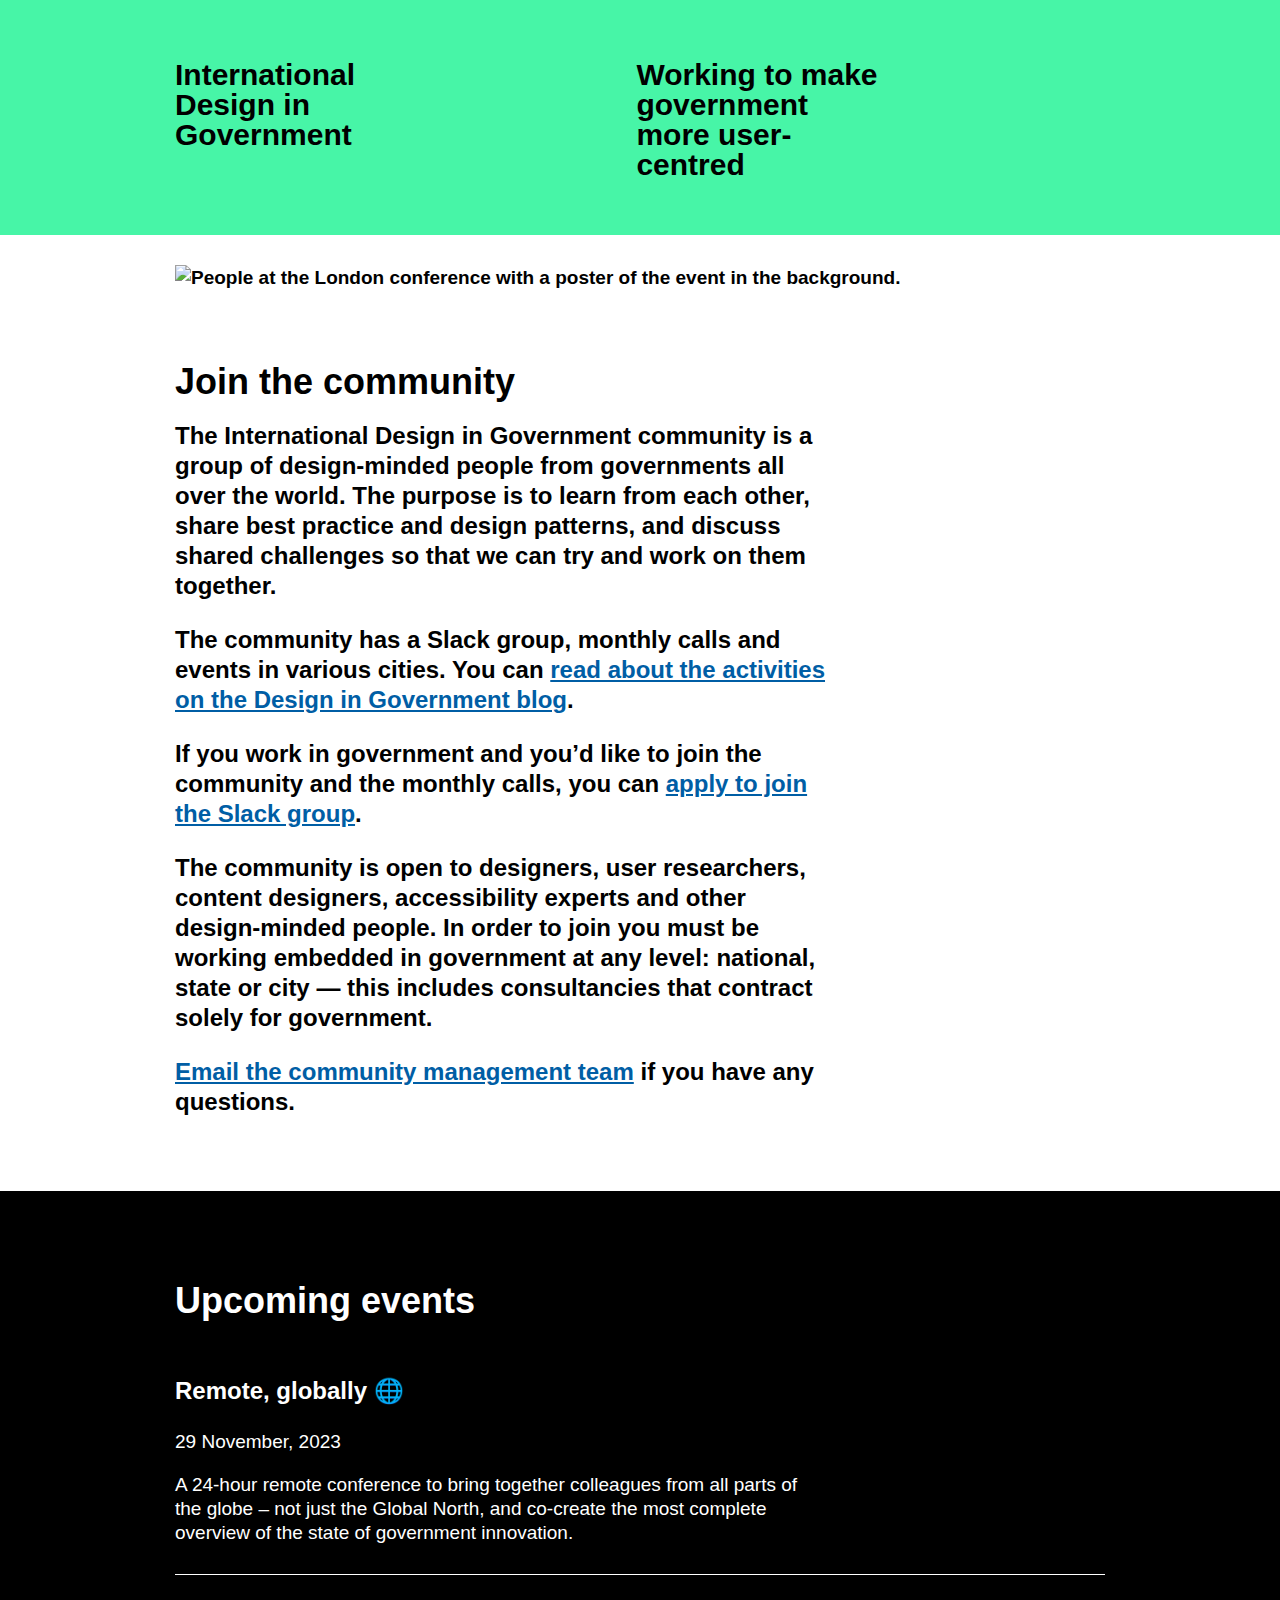
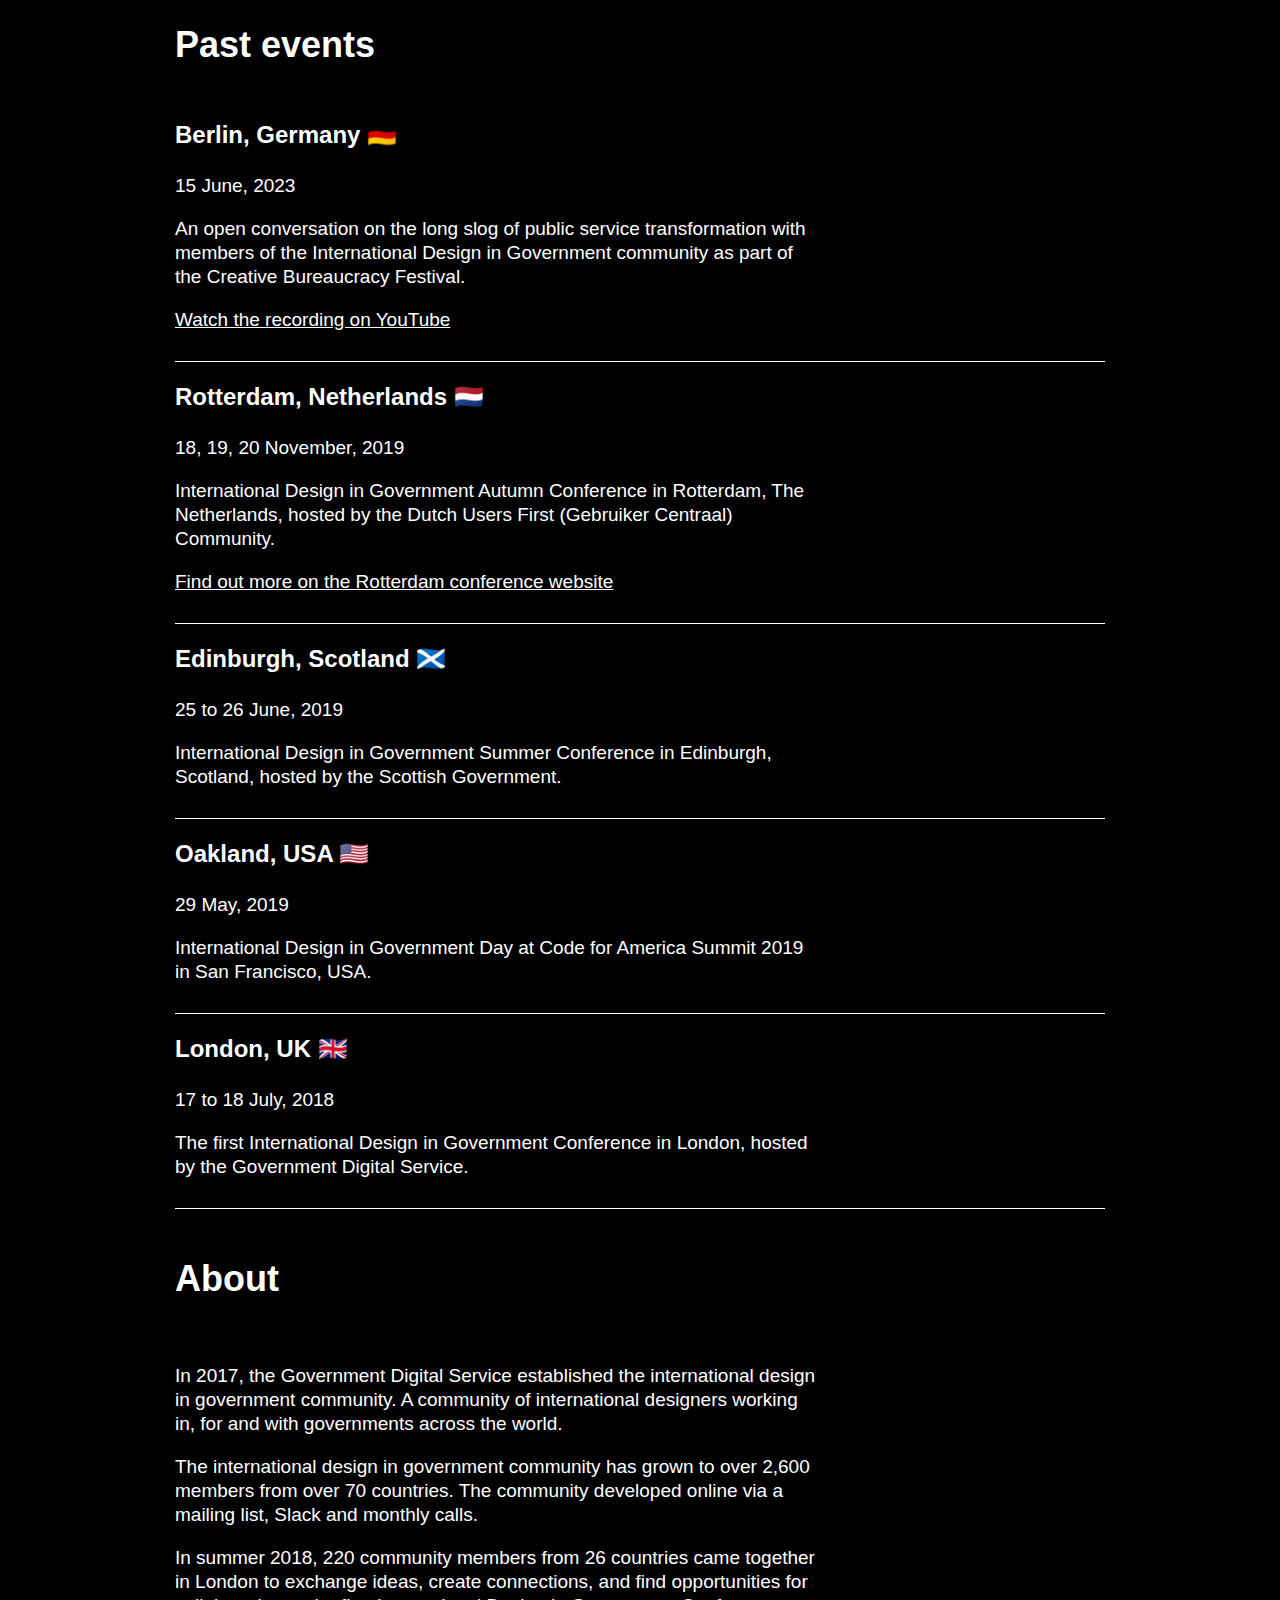
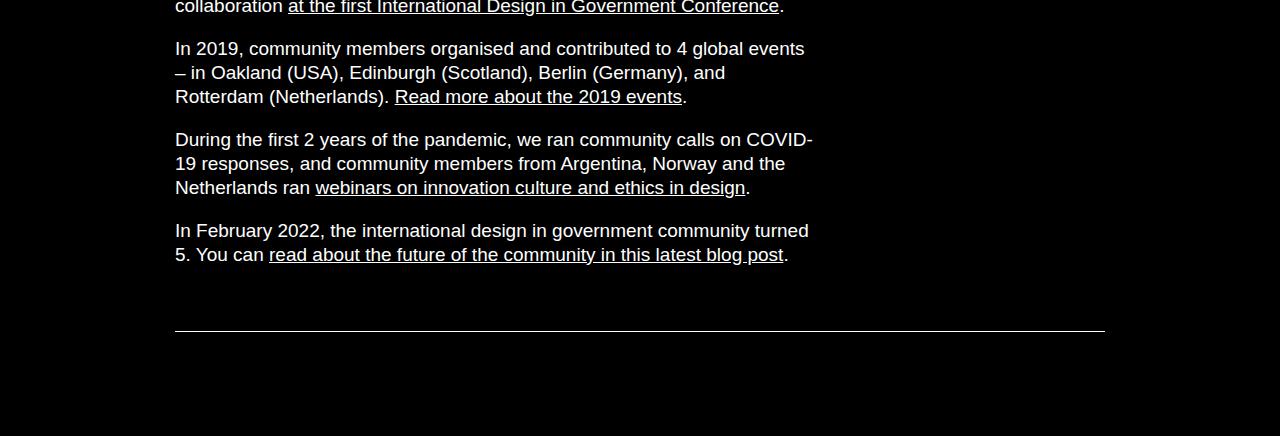
==== index.html @ b83e3313 "Update index.html" ====
<!DOCTYPE html>
<html lang="en">
	<head> 
		<title>International Design in Government</title>
		<meta charset="utf-8">
		<meta name="description" content="">
		<meta name="viewport" content="width=device-width">
		<link rel="stylesheet" href="css/about.css">
		<link rel="stylesheet" href="css/main.css" type="text/css" charset="utf-8" />
		<meta property="og:title" content="International Design in Government">
    		<meta property="og:type" content="website">
    		<meta property="og:url" content="https://international.gov-design.com/" />
    		<meta property="og:description" content="The International Design in Government community brings together design-minded people from governments worldwide – to learn from each other, share best practice, and discuss shared challenges.">
    		<meta property="og:image" content="assets/social-media-preview-intl-gov-design.gif">
    		<meta property="og:image:width" content="2865">
    		<meta property="og:image:height" content="1500">
	</head>
<body>

	<div class="section-header">
		<div class="section-body-top">
			<div class="column-half">
				<div class="heading-top-section">
					<h1 class="heading-top-small">International <br> Design in <br> Government</h1>

				</div>

				<!-- <div class="section-top-image-2">
					<img alt="stylised globe animation highlighting different locations" src="globe-site-01.gif">
				</div> -->

			</div>
		
			<div class="column-half">
			<div class="heading-top-section">
				<p class="heading-top-small">Working to make government more user-centred</p>
			</div>
			</div>
		</div>
	</div> 
	
	<div class="section-body">
			<div class="intro-body-copy">
			<img src="assets/event-image-1.jpg" alt="People at the London conference with a poster of the event in the background.">

				<h2>Join the community</h2>

				<p>The International Design in Government community is a group of design-minded people from governments all over the world. The purpose is to learn from each other, share best practice and design patterns, and discuss shared challenges so that we can try and work on them together.</p>

				<p>The community has a Slack group, monthly calls and events in various cities. You can <a href="https://designnotes.blog.gov.uk/category/international/">read about the activities on the Design in Government blog</a>.</p>

				<p>If you work in government and you’d like to join the community and the monthly calls, you can <a href="https://join.slack.com/t/intlgovdesign/signup">apply to join the Slack group</a>.</p>

				<p>The community is open to designers, user researchers, content designers, accessibility experts and other design-minded people. In order to join you must be working embedded in government at any level: national, state or city — this includes consultancies that contract solely for government.</p>

				<p><a href="mailto:intl-govdesign-team@digital.cabinet-office.gov.uk">Email the community management team</a> if you have any questions.</p>
				
			</div>
	</div>


	<div class="section-body-black">
			<div class="body-copy-black">
				
			<h2 style="margin-top: 45px;" id="upcoming-events">Upcoming events</h2>

				<ul>
					<li>
					<h3>Remote, globally 🌐</h3>
					<p>29 November, 2023</p>
					<p>A 24-hour remote conference to bring together colleagues from all parts of the globe – not just the Global North, and co-create the most complete overview of the state of government innovation.</p> 
					</li>
				</ul>
				
			<h2 style="margin-top: 45px;">Past events</h2>

				<ul>
					<li>
					<h3>Berlin, Germany 🇩🇪</h3>
					<p>15 June, 2023</p>
					<p>An open conversation on the long slog of public service transformation with members of the International Design in Government community as part of the Creative Bureaucracy Festival.</p> 
					<p><a href="https://www.youtube.com/watch?v=5nQ0RYd-P4I">Watch the recording on YouTube</a></p>
					</li>
					
					<li>
					<h3>Rotterdam, Netherlands 🇳🇱</h3>
					<p>18, 19, 20 November, 2019</p>
					<p>International Design in Government Autumn Conference in Rotterdam, The Netherlands, hosted by the Dutch Users First (Gebruiker Centraal) Community.</p> 
					<p><a href="https://conference.gebruikercentraal.nl/">Find out more on the Rotterdam conference website</a></p>
					</li>
				
					<li>
					<h3>Edinburgh, Scotland 🏴󠁧󠁢󠁳󠁣󠁴󠁿</h3>
					<p>25 to 26 June, 2019</p>
					<p>International Design in Government Summer Conference in Edinburgh, Scotland, hosted by the Scottish Government.</p> 
					</li>

					<li>
					<h3>Oakland, USA 🇺🇸</h3>
					<p>29 May, 2019</p>
					<p>International Design in Government Day at Code for America Summit 2019 in San Francisco, USA.</p>
					</li>

					<li>
					<h3>London, UK 🇬🇧</h3>
					<p>17 to 18 July, 2018</p>
					<p>The first International Design in Government Conference in London, hosted by the Government Digital Service.</p>
					</li>
				</ul>

				<h2 style="margin-top: 45px;">About</h2>
					
				<ul>
					<li style="padding-bottom: 45px;">
					<p>In 2017, the Government Digital Service established the international design in government community. A community of international designers working in, for and with governments across the world.</p>

					<p>The international design in government community has grown to over 2,600 members from over 70 countries. The community developed online via a mailing list, Slack and monthly calls.</p>

					<p>In summer 2018, 220 community members from 26 countries came together in London to exchange ideas, create connections, and find opportunities for collaboration <a href="https://designnotes.blog.gov.uk/2018/10/09/what-we-learned-from-running-the-first-international-design-in-government-conference/">at the first International Design in Government Conference</a>.</p>

					<p>In 2019, community members organised and contributed to 4 global events – in Oakland (USA), Edinburgh (Scotland), Berlin (Germany), and Rotterdam (Netherlands). <a href="https://designnotes.blog.gov.uk/2019/09/12/international-design-in-government-community-autumn-update/">Read more about the 2019 events</a>.</p>

					<p>During the first 2 years of the pandemic, we ran community calls on COVID-19 responses, and community members from Argentina, Norway and the Netherlands ran <a href="https://conference.gebruikercentraal.nl/">webinars on innovation culture and ethics in design</a>.</p>
						
					<p>In February 2022, the international design in government community turned 5. You can <a href="https://designnotes.blog.gov.uk/2022/02/21/the-international-design-in-government-community-is-5-years-old/">read about the future of the community in this latest blog post</a>.</p>
					</li>
					
				</ul>
			</div>
		</div>

	<div class="section-footer">

	</div>

</body>

</html>
---- css/main.css ----
*, *:after, *:before {
  -webkit-box-sizing: border-box;
  -moz-box-sizing: border-box;
  box-sizing: border-box;
} 

@font-face {
  font-family: 'Dia Black';
  src: url('fonts/Dia Black.eot'); /* IE9 Compat Modes */
  src: url('fonts/Dia Black.eot?#iefix') format('embedded-opentype'), /* IE6-IE8 */
       url('fonts/Dia Black.woff') format('woff'), /* Pretty Modern Browsers */
       url('fonts/Dia Black.svg#svgFontName') format('svg'); /* Legacy iOS */
  font-weight: 900;
  font-style: normal;
}
 
body {
	font-family: Helvetica neue, Helvetica, sans-serif;
	font-size: 19px;
	color: #000;
	line-height: 1.4;
	margin: 0;
	font-weight: 700;
}

.font-bold {
	font-weight: 700;
}

.column-third {
	width: 31%;
	margin-right:15px;
	float: left;
	display: block;
}

.column-third-end {
	width: 31%;
	margin-right:5px;
	float: left;
	display: block;
}

.column-half {
	width: 48%;
	margin-right:15px;
	float: left;
	display: block;
}

.iframe-height {
	min-height: 166px;
}

h3 {
	margin-top: 10px;
}

/*header area */

.section-header {
	background: #47f5a7;
	margin-top: 0px;
	display: block;
	overflow: hidden;
	padding-bottom: 30px;
}

.section-header-2 {
	background: #fff;
	margin-top: 0px;
	display: block;
	height: 280px;
	overflow: hidden;
	padding-bottom: 30px;
}

.section-body-top {
	max-width: 960px;
	margin-left: auto;
	margin-right: auto;
	padding: 15px 15px 15px 15px;
	overflow: hidden;
}

.heading-top-section {
	max-width: 55%;
	display: inline-block;
	margin-right: 60px;
}

.section-top-image {
	max-width: 35%;
	display: inline-block;
	margin-left: 30px;
	padding-top: 10px;
	float: right;
}

.section-top-image img {
	max-width: 100%;
	z-index: -1;
	margin-top: 30px;
}

.section-top-image-2 {
	max-width: 50%;
	display: inline-block;
	margin-left: -5px;
	padding-top: 10px;
	float: left;
}

.section-top-image-2 img {
	max-width: 100%;
	z-index: -1;
	margin-top: 30px;
}




.heading-top { 
	color: #000;
	font-size: 80px;
	letter-spacing: 0px;
	line-height: 80px;
	margin-bottom: 10px;
	margin-top: 45px;
	font-family: Dia Black, Helvetica neue, Helvetica, sans-serif;
}

.heading-top-small { 
	color: #000;
	font-size: 30px;
	letter-spacing: 0px;
	line-height: 30px;
	margin-bottom: 10px;
	margin-top: 45px;
	font-family: Dia Black, Helvetica neue, Helvetica, sans-serif;
}

.heading-top-small a { 
	color: #000;
	text-decoration: none;
}

.heading-top-small a:hover { 
	color: #000;
	text-decoration: underline;
}

h2 .h2-class { 
	color: #000;
	font-size: 80px;
	letter-spacing: 0px;
	line-height: 80px;
	margin-bottom: 10px;
	margin-top: 75px;
	font-family: Dia Black, Helvetica neue, Helvetica, sans-serif;
}

h2 .small-h2-class { 
	color: #000;
	font-size: 36px;
	letter-spacing: 0px;
	line-height: 36px;
	margin-bottom: 10px;
	margin-top: 75px;
	font-family: Dia Black, Helvetica neue, Helvetica, sans-serif;
}

/*ends*/

.section-body-grey {
	background-color: #f8f8f8;
	margin-top: 0px;
	display: block;
	padding-bottom: 30px;
	overflow: hidden;
	border-bottom: 10px solid #000;
}

.section-body-grey a {
	text-decoration: underline;
	color: #005EA5;
}

.section-body-grey a:hover {
	color: #000;
}

.section-body-grey a:active {
	color: #000;
	background-color: yellow;
}

.section-body {
	background-color: #FFF;
	margin-top: 0px;
	display: block;
	padding-bottom: 5px;
	overflow: hidden;
	border-bottom: 10px solid #000;
}

.section-body a {
	text-decoration: underline;
	color: #005EA5;
}

.section-body a:hover {
	color: #000;
}

.section-body a:active {
	color: #000;
	background-color: yellow;
}

.section-body-black {
	background-color: #000;
	margin-top: 0px;
	color: #47f5a7;
	display: block;
	clear: both;
	overflow: hidden;
	padding-bottom: 30px;
}

.section-body-black a {
	color: #fff;
}

.section-body-black a:active {
	background-color: yellow;
}


.section-body-blue {
	background-color: #0d66b0;
	margin-top: 0px;
	color: #47f5a7;
	display: block;
	clear: both;
	overflow: hidden;
	padding-bottom: 30px;
}

.section-body-blue a {
	color: #fff;
}

.section-body-blue a:active {
	background-color: yellow;
}

.section-body-blue h1 {
	color: #fff;
}

.section-body-blue h1 a {
	text-decoration: none;
}

.section-body-blue h1 a:hover {
	color: black;
}



.section-body-blue h2 {
	color: #fff;
}



.section-body-green {
	background-color: #47f5a7;
	margin-top: 0px;
	color: #000;
	display: block;
	padding-bottom: 5px;
	clear: both;
	overflow: hidden;
	padding-bottom: 60px;
}

.section-body-2 a {
	text-decoration: underline;
	color: #000;
}

.section-body-2 a:hover {
	color: #005A2F;
}

.section-body-green a {
	text-decoration: underline;
	color: #000;
}

.section-body-green a:hover {
	color: #005A2F;
}

.large-type {
	font-size: 32px;
	font-family: Dia Black, Helvetica neue, Helvetica, sans-serif;
}

.intro-body-copy {
	max-width: 960px;
	margin-left: auto;
	margin-right: auto;
	margin-top: 15px;
	margin-bottom: 30px;
	padding: 15px 15px 15px 15px;
	display: block;
	clear: both;
	color: #000;
}

.intro-body-copy p {
	font-size: 24px;
	line-height: 30px;
	max-width: 70%;
}

.intro-body-copy h2 {
	font-size: 24px;
	line-height: 30px;
	max-width: 70%;
	font-family: Dia Black, Helvetica neue, Helvetica, sans-serif;
}

.intro-body-copy h3 {
	font-size: 24px;
	line-height: 30px;
	max-width: 70%;
	font-family: Dia Black, Helvetica neue, Helvetica, sans-serif;
}


.intro-body-copy h4 {
	font-size: 24px;
	line-height: 30px;
	max-width: 70%;
	margin-bottom: 5px;
	margin-top: 45px;
	font-family: Dia Black, Helvetica neue, Helvetica, sans-serif;
}





.intro-body-copy-2 {
	max-width: 960px;
	margin-left: auto;
	margin-right: auto;
	margin-top: 15px;
	margin-bottom: 30px;
	padding: 15px 15px 15px 15px;
	display: block;
	clear: both;
	color: #000;
}

.intro-body-copy-2 p {
	font-size: 19px;
	line-height: 24px;
	max-width: 70%;
	font-weight: 400;
}

.intro-body-copy-2 h2 {
	font-size: 36px;
	line-height: 40px;
	margin-top: 15px;
	color: #000;
	margin-bottom: 5px;
	font-family: Dia Black, Helvetica neue, Helvetica, sans-serif;
}

.intro-body-copy-2 h3 {
	font-size: 24px;
	line-height: 30px;
	max-width: 70%;
	font-family: Dia Black, Helvetica neue, Helvetica, sans-serif;
}

.intro-body-copy-2 h4 {
	font-size: 24px;
	line-height: 30px;
	max-width: 70%;
	margin-bottom: 5px;
	margin-top: 45px;
	font-family: Dia Black, Helvetica neue, Helvetica, sans-serif;
}

.intro-body-copy-2 table td {
	border-bottom: 1px solid #000;
	padding: 14px 15px 10px 0;
	max-width: 100%;
	text-align: left;
	display: table-cell;
    vertical-align: inherit;
    border-collapse: collapse;
}

.intro-body-copy-2 table {
	width: 100%;
}

.first-column {
	width: 100px;
	padding-right: 10px;
}

.intro-body-copy-2 ul {
	list-style: none;
	padding-left: 0px;
}

.intro-body-copy-2 li {
	border-bottom: 1px solid #000;
	padding: 10px 10px 10px 0px;
}



.body-copy-black {
	max-width: 960px;
	margin-left: auto;
	margin-right: auto;
	margin-top: 15px;
	margin-bottom: 30px;
	padding: 15px 15px 15px 15px;
	display: block;
	clear: both;
	color: #fff;
}

.body-copy-black p {
	font-size: 19px;
	line-height: 24px;
	max-width: 70%;
	font-weight: 400;
}

.body-copy-black a:hover {
	color: yellow;
}

.body-copy-black h2 {
	font-size: 36px;
	margin-top: 15px;
	color: #fff;
	margin-bottom: 30px;
	font-family: Dia Black, Helvetica neue, Helvetica, sans-serif;
}

.body-copy-black h3 {
	font-size: 24px;
	line-height: 30px;
	max-width: 70%;
	font-family: Dia Black, Helvetica neue, Helvetica, sans-serif;
}

.large-h3 {
	font-size: 48px;
	line-height: 48px;
	margin-bottom: 10px;
	max-width: 70%;
	font-family: Dia Black, Helvetica neue, Helvetica, sans-serif;
}

.body-copy-black h4 {
	font-size: 24px;
	line-height: 30px;
	max-width: 70%;
	margin-bottom: 5px;
	margin-top: 45px;
	font-family: Dia Black, Helvetica neue, Helvetica, sans-serif;
}

.body-copy-black table td {
	border-bottom: 1px solid #fff;
	padding: 14px 15px 10px 0;
	max-width: 100%;
	text-align: left;
	display: table-cell;
    vertical-align: inherit;
    border-collapse: collapse;
}

.body-copy-black table {
	width: 100%;
}

.body-copy-black ul {
	list-style: none;
	padding-left: 0px;
}

.body-copy-black li {
	border-bottom: 1px solid #fff;
	padding: 10px 10px 10px 0px;
	font-weight: 400;
}


/*// body-copy-2 */

.body-copy-2 {
	max-width: 960px;
	margin-left: auto;
	margin-right: auto;
	margin-top: 15px;
	margin-bottom: 30px;
	padding: 15px 15px 15px 15px;
	display: block;
	clear: both;
	color: #000;
}

.body-copy-2 p {
	font-size: 19px;
	line-height: 24px;
	max-width: 70%;
	font-weight: 400;
	margin-top: 10px;
}

.body-copy-2 h2 {
	font-size: 36px;
	color: #000;
	margin-top: 45px;
	margin-bottom: 5px;
	font-family: Dia Black, Helvetica neue, Helvetica, sans-serif;
}

.body-copy-2 h3 {
	font-size: 24px;
	line-height: 30px;
	max-width: 70%;
	margin-top: 30px;
	margin-bottom: 5px;
	font-family: Dia Black, Helvetica neue, Helvetica, sans-serif;
}

.body-copy-2 h4 {
	font-size: 24px;
	line-height: 30px;
	max-width: 70%;
	margin-bottom: 5px;
	margin-top: 45px;
	font-family: Dia Black, Helvetica neue, Helvetica, sans-serif;
}

.body-copy-2 table td {
	border-bottom: 1px solid #000;
	padding: 14px 15px 10px 0;
	max-width: 100%;
	text-align: left;
	display: table-cell;
    vertical-align: inherit;
    border-collapse: collapse;
}

.body-copy-2 table {
	width: 100%;
}

.body-copy-2 ul {
	font-weight: 400;
}

.body-copy-2 li {
}


/*//ends */



.section-body-copy {
	max-width: 960px;
	margin-left: auto;
	margin-right: auto;
	margin-top: 15px;
	margin-bottom: 15px;
	padding: 15px 15px 15px 15px;
	display: block;
	clear: both;
}

.section-body-copy p {
	font-size: 19px;
	line-height: 25px;
}

.section-body img {
	max-width: 100%;
	margin-bottom: 60px;
	margin-top: 0px;
}

.section-body-copy h2 {
	font-size: 36px;
	line-height: 40px;
	margin-top: 15px;
	margin-bottom: 5px;
	font-family: Dia Black, Helvetica neue, Helvetica, sans-serif;
}

.section-body-grey .bold-font {
	font-weight: 900;
	margin-bottom: -10px;
}

.intro-body-copy h2 {
	font-size: 36px;
	margin-top: 15px;
	color: #000;
	margin-bottom: 5px;
	font-family: Dia Black, Helvetica neue, Helvetica, sans-serif;
}

.intro-body-copy h2 .small-h2-class {
	font-size: 36px;
	margin-top: 15px;
	color: #000;
	margin-bottom: 5px;
	font-family: Dia Black, Helvetica neue, Helvetica, sans-serif;
}

.small-type {
	font-size: 16px!important;
	margin-top: 5px;
}

.small-type-2 {
	font-size: 16px!important;
	margin-top: 0px;
	margin-bottom: 30px;
	line-height: 20px;
}


.section-body-copy .big-date {
	color: #fff;
	font-size: 72px;
	line-height: 80px;
	margin-top: 8px;
	margin-bottom: 30px;
	font-family: Dia Black, Helvetica neue, Helvetica, sans-serif;
}

.slash {
	font-weight: 200;
}

.dot {
  height: 20px;
  width: 20px;
  background-color: #47f5a7;
  border-radius: 50%;
  display: inline-block;
  margin-right: 5px;
}

.highlight {
  background-color: #47f5a7;
  display: inline-block;
  margin-right: 5px;
  padding-right: 5px;
  padding-left: 5px;
}

iframe {
    display:block;
    position: relative;
    width:100%;
}

.section-videos {
	margin-bottom: 90px;
	display: block;
	clear: both;
}

.section-footer {
	background-color: #000;
	display: block;
	border-top: 10px solid #000;
	color: #f8f8f8;
}

.bottom-contacts {
	margin-top: 30px;
	max-width: 960px;
	margin-left: auto;
	margin-right: auto;
	padding: 60px 15px 30px 15px;
}

.bottom-contacts p {
	font-size: 16px;
	font-weight: 400;
}

.bottom-contacts a { 
	color: #f8f8f8;
	text-decoration: underline; 
}

.bottom-contacts a:hover { 
	color: #DEE0E2;
}

.caption-copy {
	margin-top: 20px;
	font-size: 14px;
	margin-bottom: 60px;
}


.section-body .extra-big-header {
	font-size: 80px;
	line-height: 80px;
	margin-top: 8px;
	margin-bottom: 60px;
	font-family: Dia Black, Helvetica neue, Helvetica, sans-serif;
}

.section-body-green .extra-big-header {
	font-size: 80px;
	line-height: 80px;
	margin-top: 8px;
	margin-bottom: 60px;
	font-family: Dia Black, Helvetica neue, Helvetica, sans-serif;
}

/*//intro//*/

.intro-text {
	color: #000;
	width: 60%;
	font-size: 36px;
	line-height: 44px; 
}

.intro-text a { 
	color: #292c67;
	text-decoration: underline; 
}

.intro-text a:hover { 
	color: #2F4F4F;
}

.intro-text-2 {
	color: #292c67;
	width: 80%;
	margin-top: 45px;
	margin-bottom: 60px;
}


.intro-symbol {
	width: 33%;
	clear: both;
	margin-bottom: 15px;
}

.intro-symbol img{
	width: 25%;
}


.large-text { 
	font-size: 24px;
	line-height: 32px;
	color: #292c67; 
}

.large-text a { 
	color: #292c67;
	text-decoration: underline; 
}

.large-text a:hover { 
	color: #cb591a;
}

.heading-medium { 
	font-size: 24px;
	line-height: 24px;
	margin-bottom: 30px;
}

.heading-medium-2 { 
	font-size: 24px;
	line-height: 24px;
	margin-top: 60px;
	color: #292c67; 
}



/* utils */
.clearfix:before,
.clearfix:after {
    content: " ";
    display: table;
}

.clearfix:after {
    clear: both;
}


@media only screen and (max-width : 960px) {

.heading-top { 
	font-size: 48px;
	line-height: 50px;
}


	.menu {
		position: relative;
	}


	.column-third {
	width: 48%;
	margin-right:15px;
	float: left;
	}

	.column-third-end {
		width: 48%;
		margin-right:15px;
		float: left;
	}


}

@media only screen and (max-width : 720px) {

h1 { 
	font-size: 36px;
}

h2 { 
	font-size: 24px;
}

.section-body-blue h1 {
	margin-top: 10px;
}

.section-body-top h1 {
	margin-top: 10px;
}

.heading-top { 
	margin-top: 30px;
}

.column-half {
	width: 90%;
}

.intro-body-copy p {
	font-size: 19px;
	line-height: 24px;
	max-width: 90%;
}

.intro-body-copy-2 p {
	max-width: 90%;
}

.intro-body-copy-2 h3 {
	max-width: 90%;
	font-size: 30px;
	line-height: 36px;
}

.body-copy p {
	font-size: 19px;
	line-height: 24px;
	max-width: 90%;
}

.body-copy-2 p {
	max-width: 90%;
}

.body-copy-2 h3 {
	max-width: 90%;
}

.body-copy-black p {
	max-width: 90%;
}



.heading-top { 
	font-size: 36px;
	line-height: 42px;
}

.heading-upcoming { 
	font-size: 36px;
	line-height: 42px;
}

.heading-top-section {
	max-width: 90%;
}




.outline-hash {
   -webkit-text-stroke: 1px color: #ffc322;
}

.section-body-copy {
	width: 100%;
}

.intro-symbol {
	width: 50%;
}

.intro-text {
	width: 90%;
	font-size: 24px;
	line-height: 32px; 
}

.large-text { 
	font-size: 19px;
	line-height: 24px;
}


.intro-sub-text { 
	font-size: 19px;
	line-height: 24px;
}

.small-text { 
	font-size: 14px;
}

}

@media only screen and (max-width : 480px) {

.section-header {
	background: #47f5a7;
}

.column-third {
	width: 94%;
	margin-right:5px;
	float: left;
}

.column-third-end {
	width: 94%;
	margin-right:5px;
	float: left;
}


.intro-body-copy-2 table td {
	padding: 8px 15px 10px 0;
	font-size: 16px;
}




}
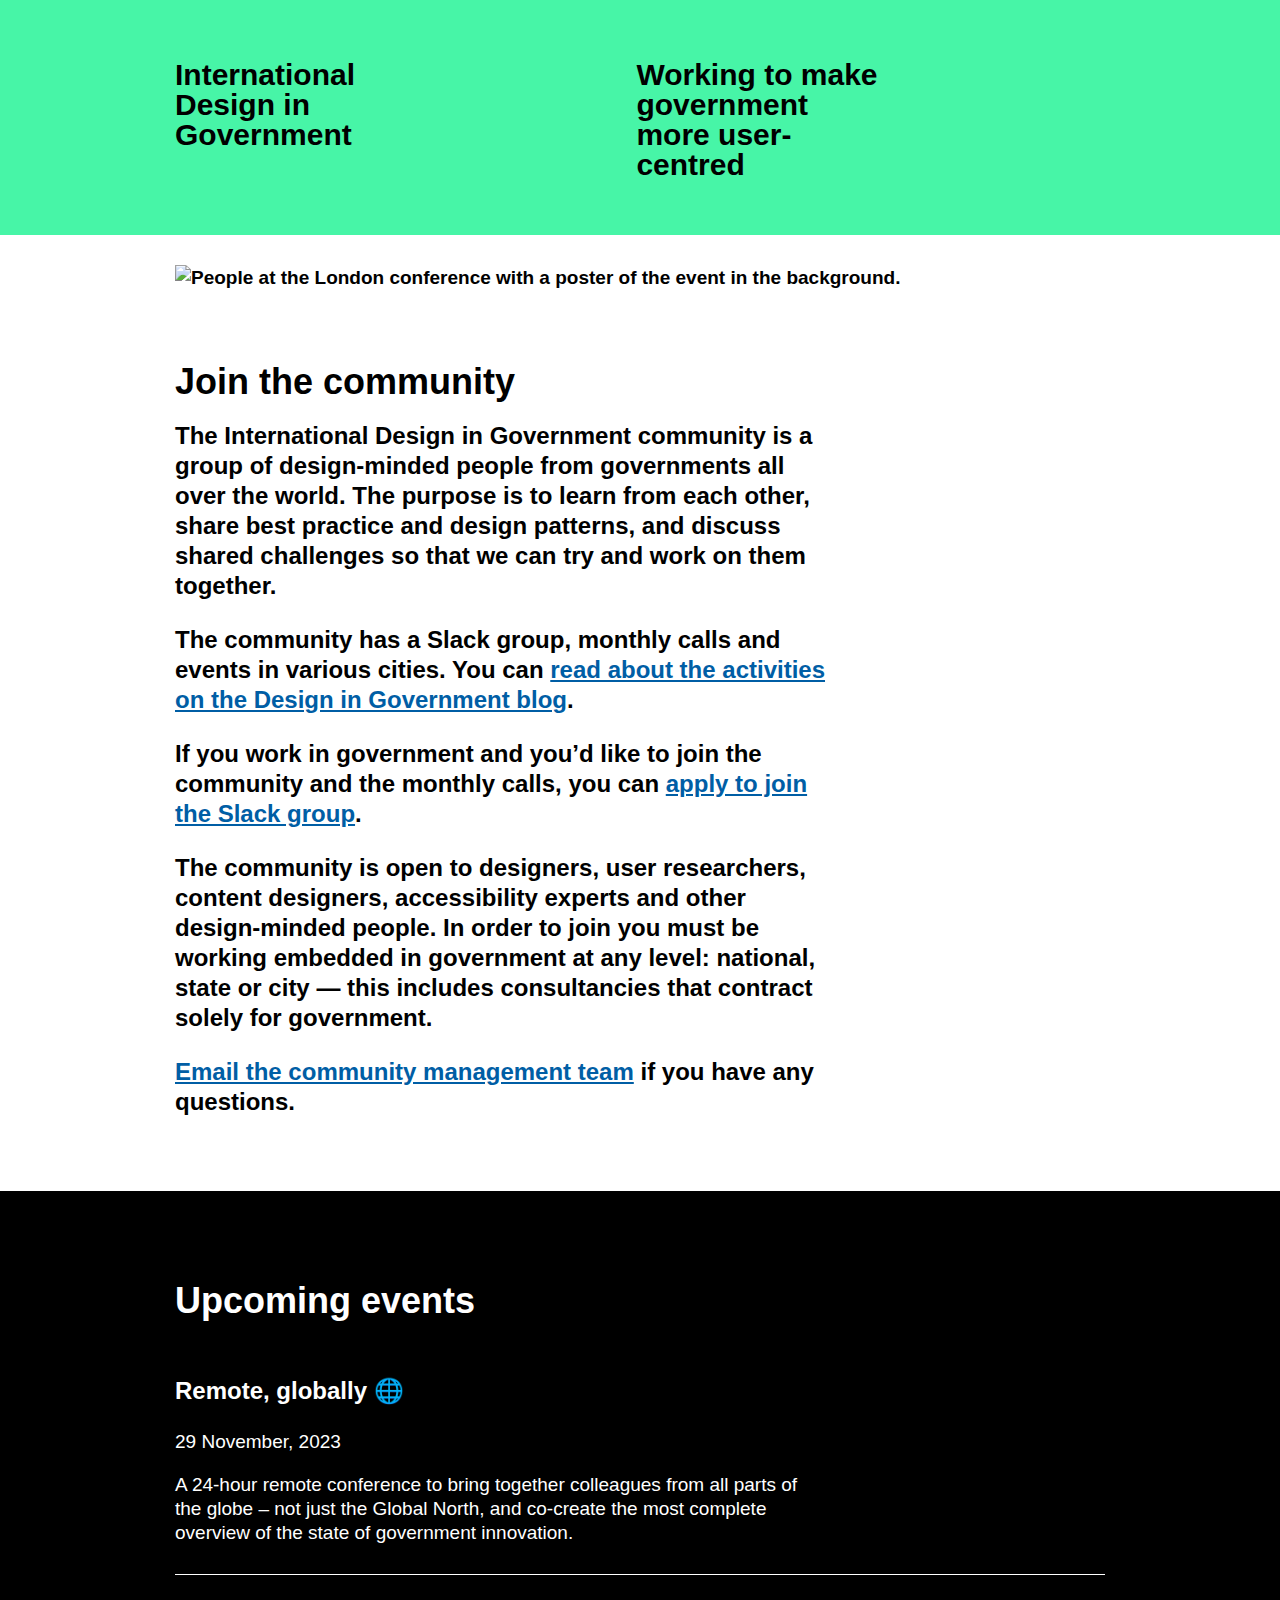
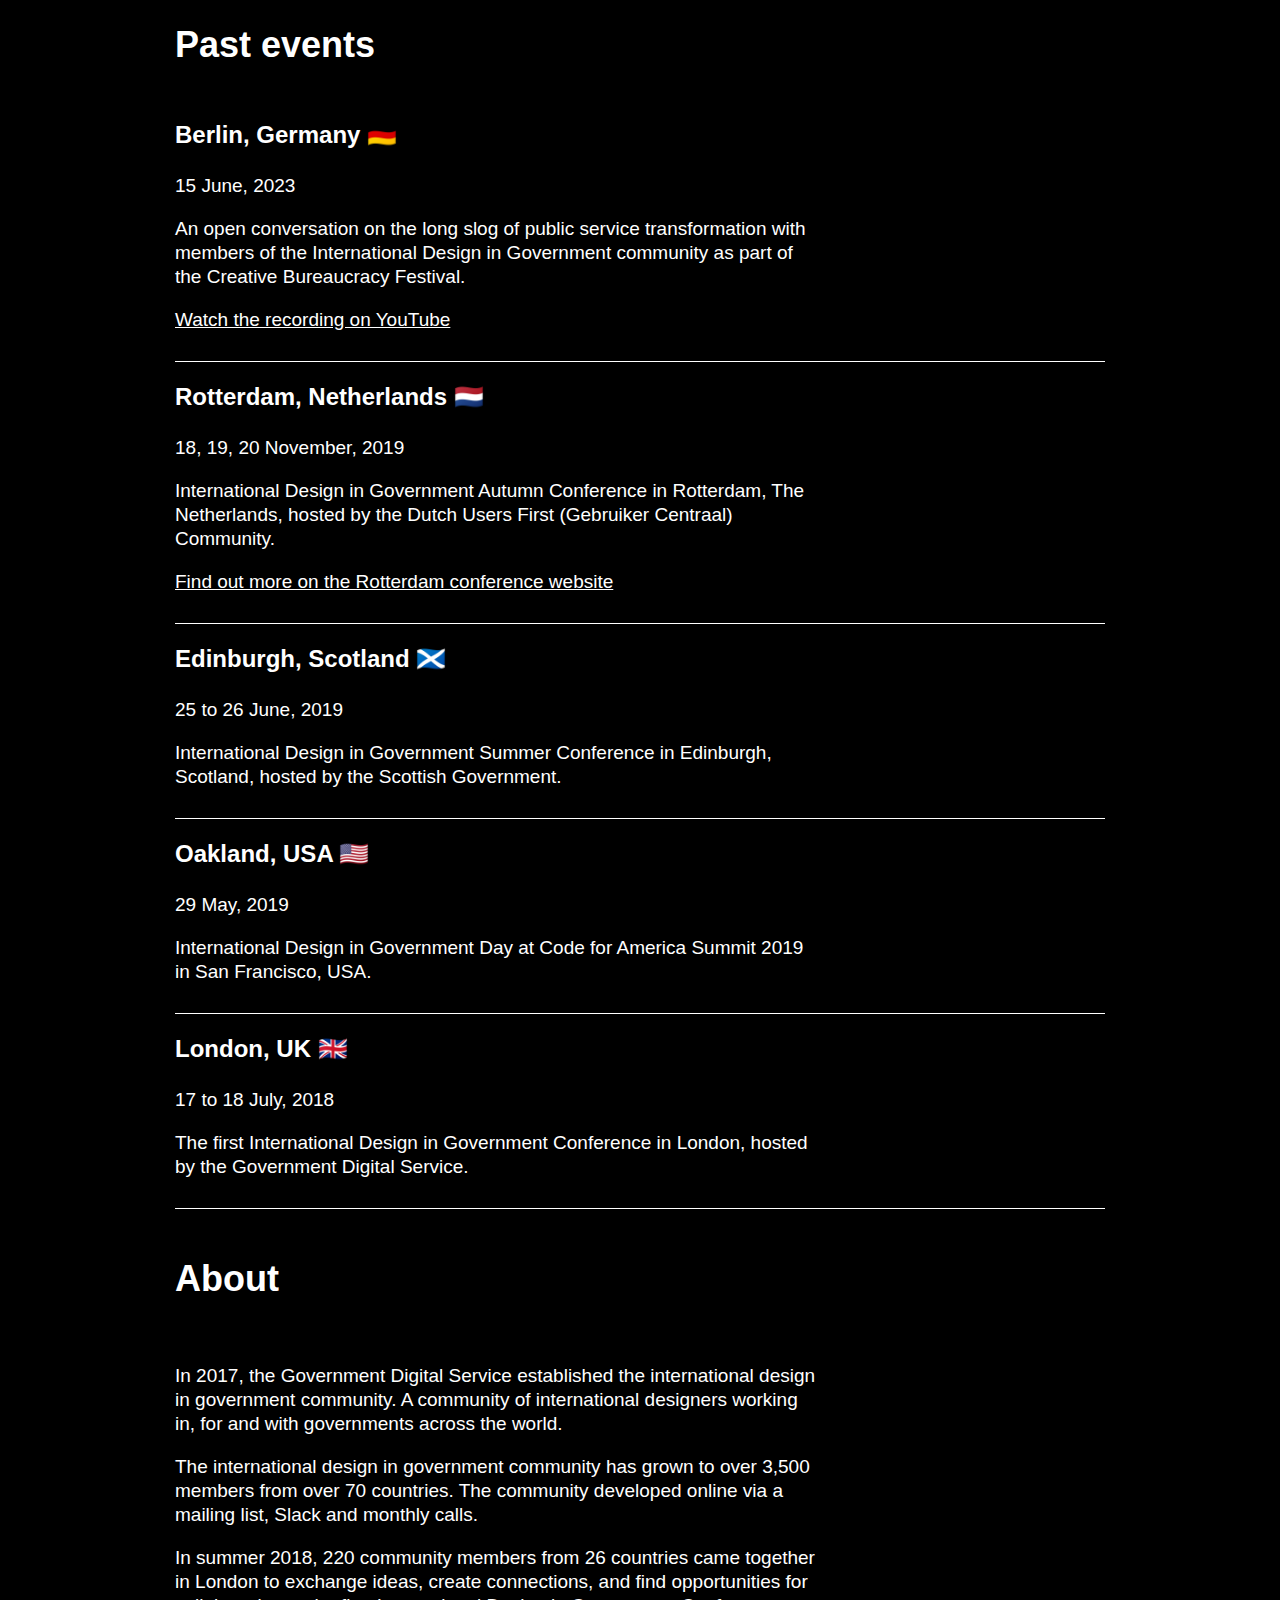
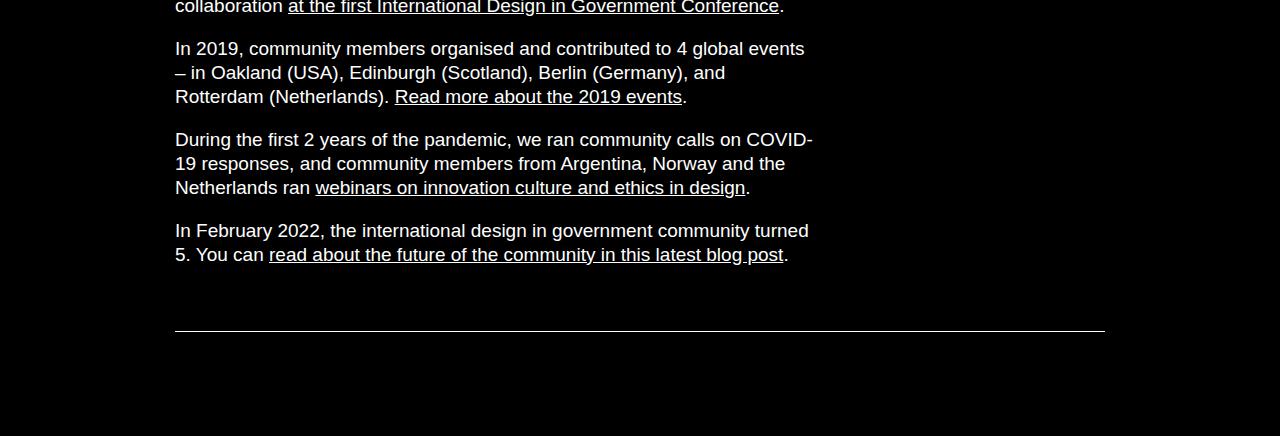
==== commit 135c1e33: "Update index.html" ====
--- a/index.html
+++ b/index.html
@@ -11,7 +11,7 @@
     		<meta property="og:type" content="website">
     		<meta property="og:url" content="https://international.gov-design.com/" />
     		<meta property="og:description" content="The International Design in Government community brings together design-minded people from governments worldwide – to learn from each other, share best practice, and discuss shared challenges.">
-    		<meta property="og:image" content="assets/social-media-preview-intl-gov-design.gif">
+    		<meta property="og:image" content="https://international.gov-design.com/assets/social-media-preview-intl-gov-design.gif">
     		<meta property="og:image:width" content="2865">
     		<meta property="og:image:height" content="1500">
 	</head>
@@ -114,7 +114,7 @@
 					<li style="padding-bottom: 45px;">
 					<p>In 2017, the Government Digital Service established the international design in government community. A community of international designers working in, for and with governments across the world.</p>
 
-					<p>The international design in government community has grown to over 2,600 members from over 70 countries. The community developed online via a mailing list, Slack and monthly calls.</p>
+					<p>The international design in government community has grown to over 3,500 members from over 70 countries. The community developed online via a mailing list, Slack and monthly calls.</p>
 
 					<p>In summer 2018, 220 community members from 26 countries came together in London to exchange ideas, create connections, and find opportunities for collaboration <a href="https://designnotes.blog.gov.uk/2018/10/09/what-we-learned-from-running-the-first-international-design-in-government-conference/">at the first International Design in Government Conference</a>.</p>
 
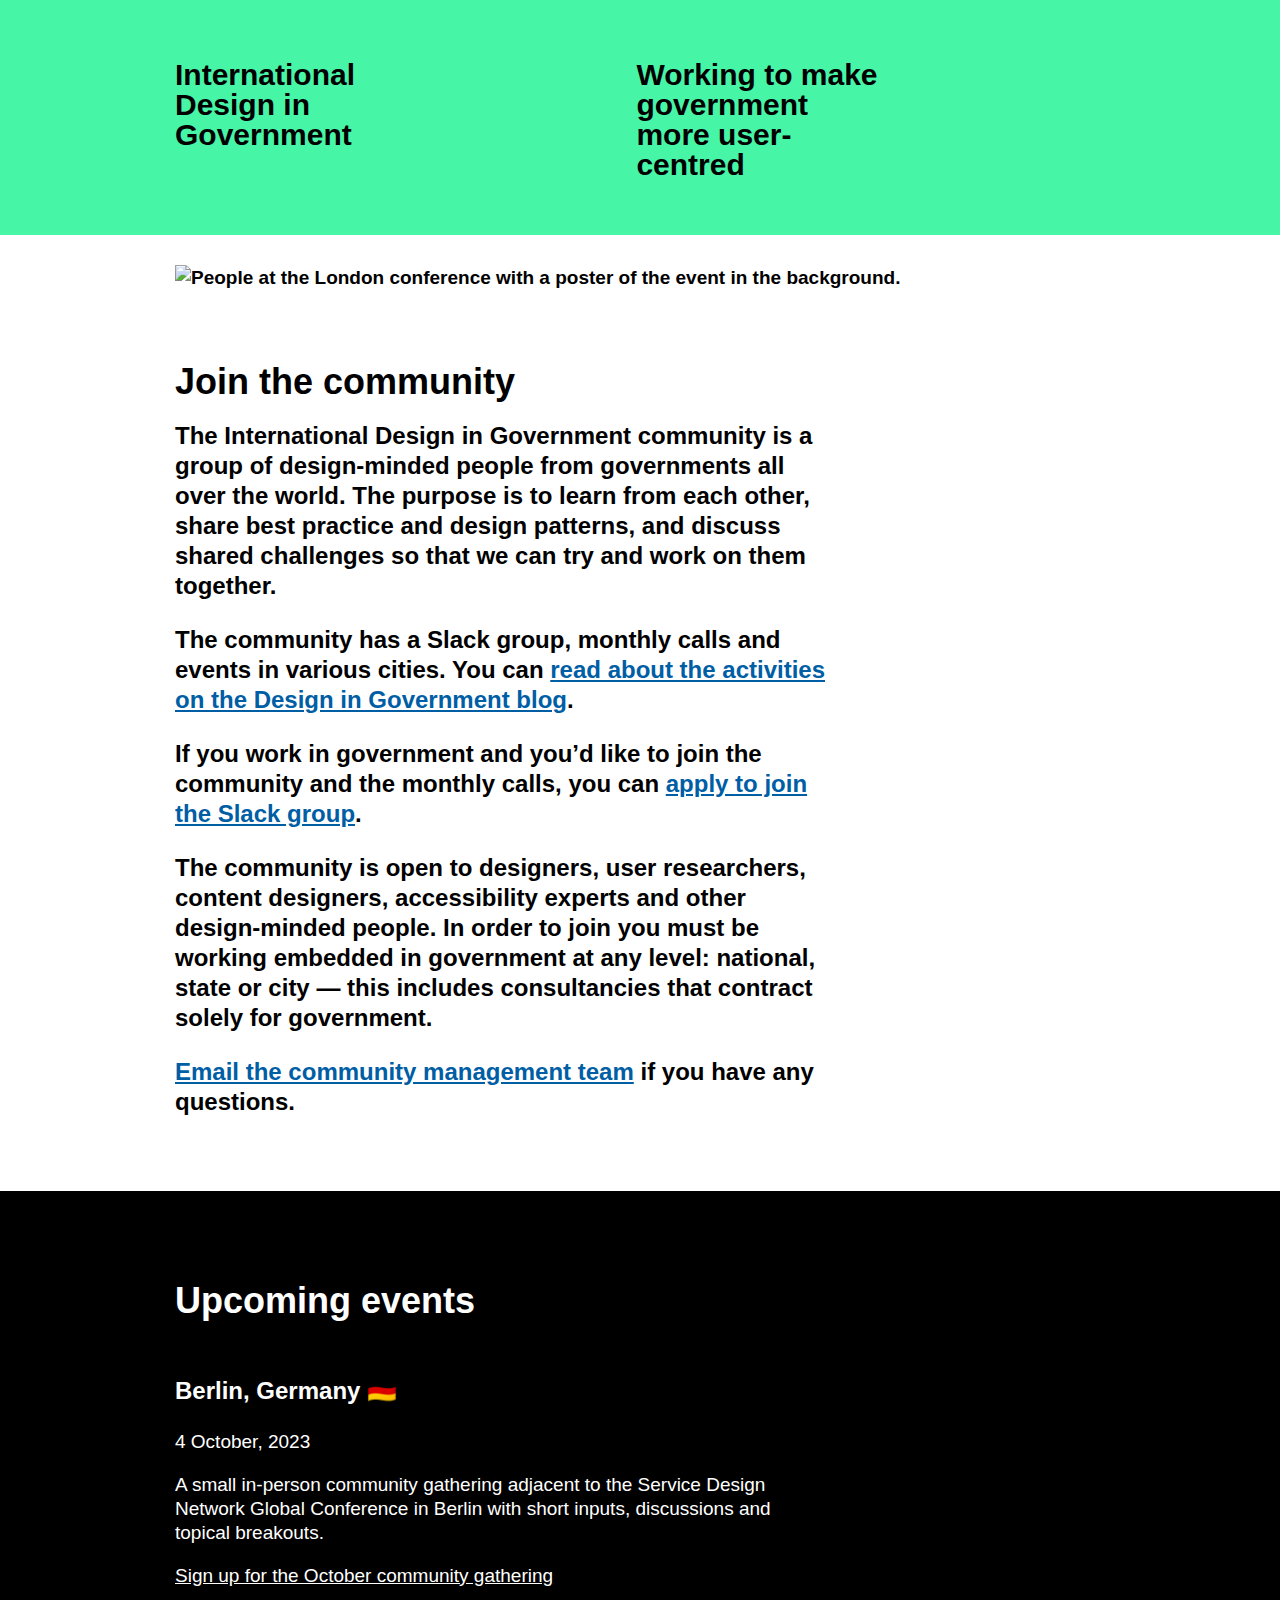
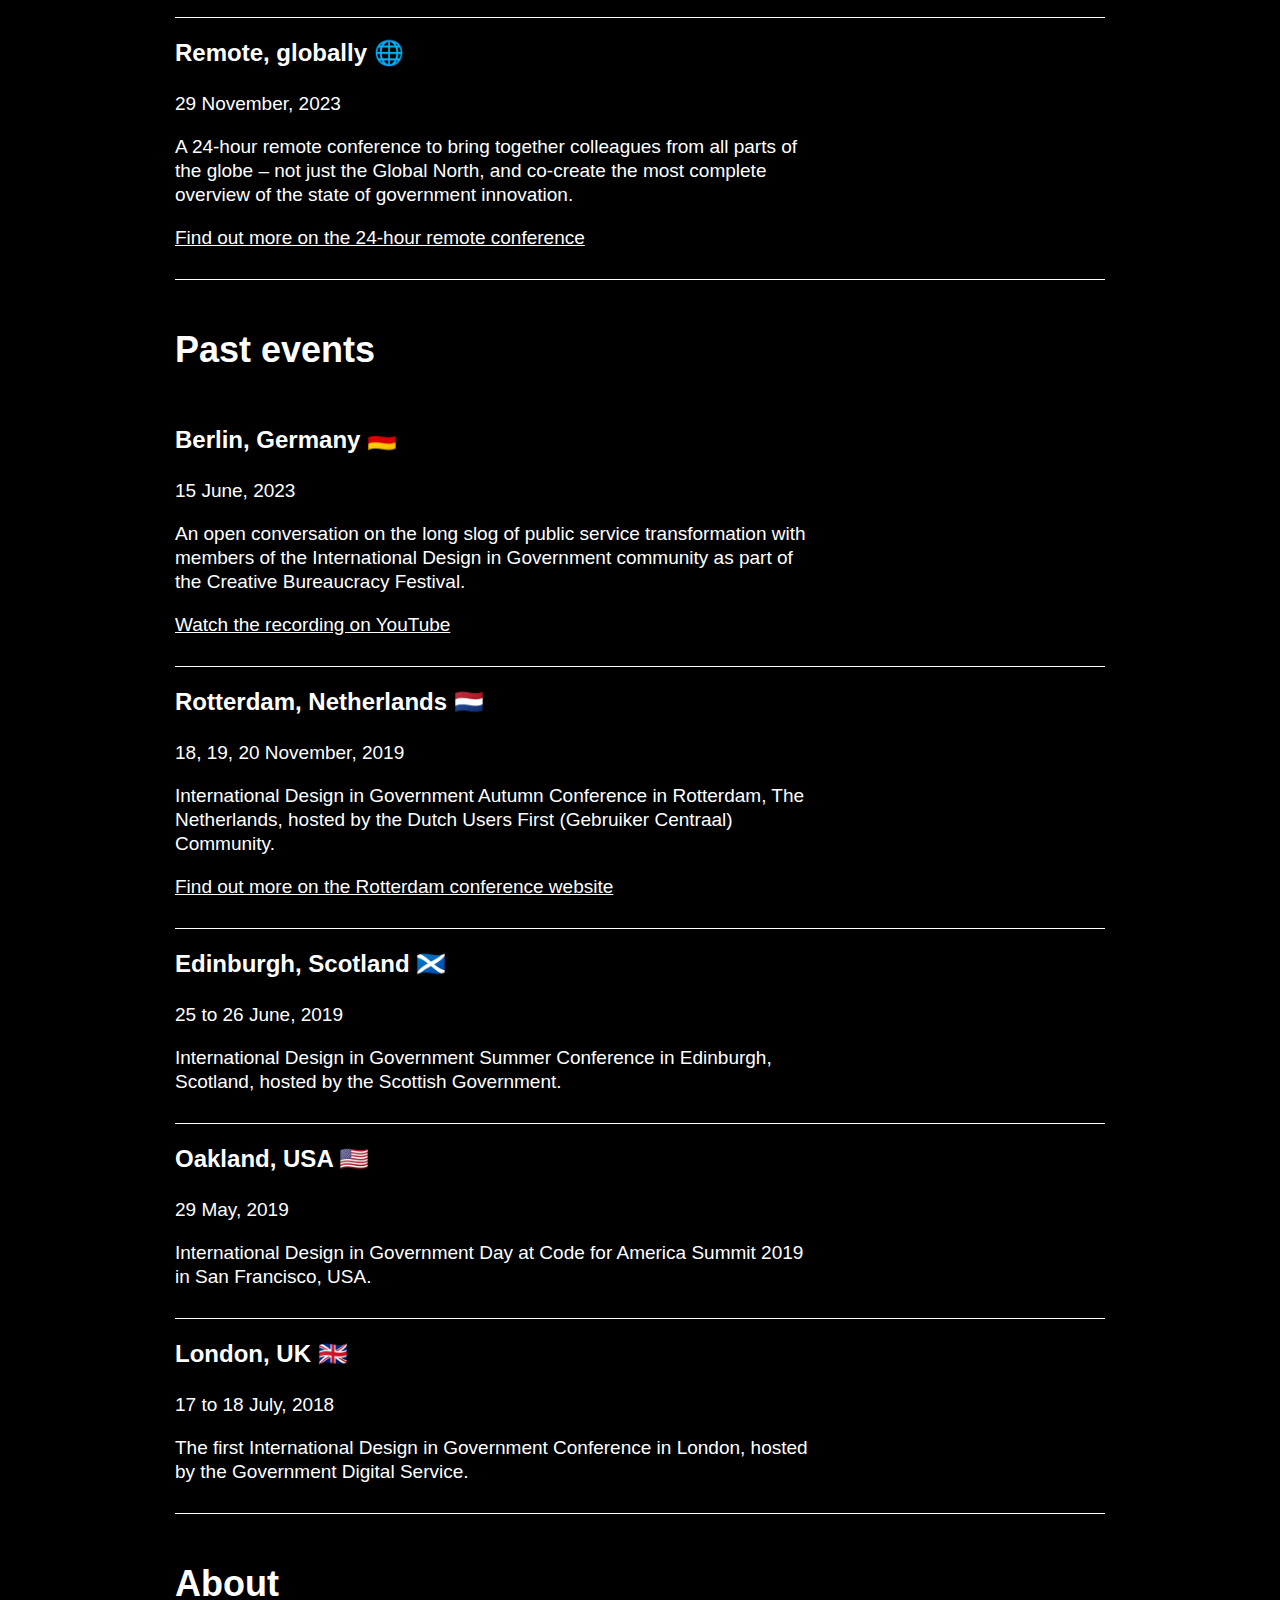
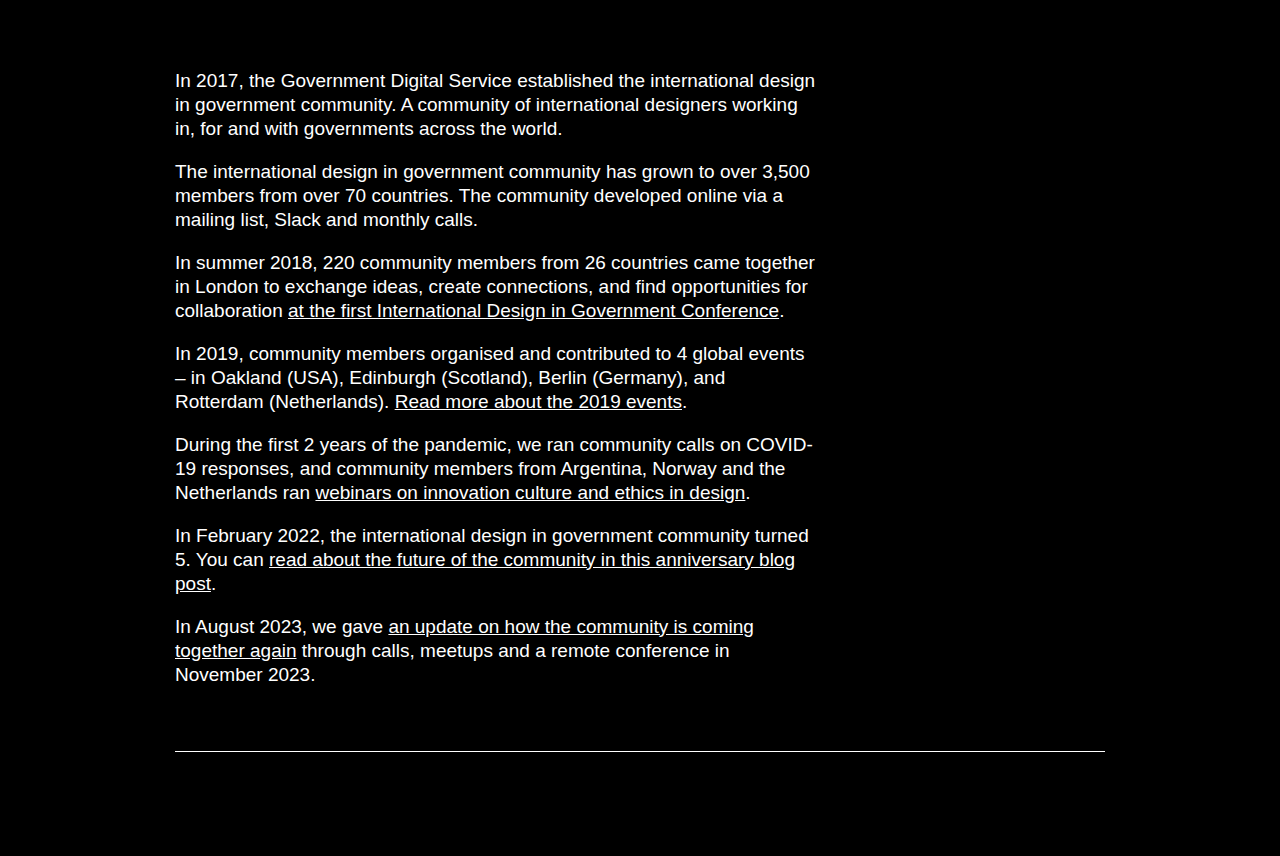
==== commit bb5ff4f3: "Update index.html" ====
--- a/index.html
+++ b/index.html
@@ -66,9 +66,17 @@
 
 				<ul>
 					<li>
+					<h3>Berlin, Germany 🇩🇪</h3>
+					<p>4 October, 2023</p>
+					<p>A small in-person community gathering adjacent to the Service Design Network Global Conference in Berlin with short inputs, discussions and topical breakouts.</p>
+					<p><a href="https://docs.google.com/forms/d/e/1FAIpQLSd_DcG5Qo0qZUN6qBAstCJuFRFOexRiOI7lUzSUim2k39MddQ/viewform">Sign up for the October community gathering</a></p>
+					</li>
+
+					<li>
 					<h3>Remote, globally 🌐</h3>
 					<p>29 November, 2023</p>
-					<p>A 24-hour remote conference to bring together colleagues from all parts of the globe – not just the Global North, and co-create the most complete overview of the state of government innovation.</p> 
+					<p>A 24-hour remote conference to bring together colleagues from all parts of the globe – not just the Global North, and co-create the most complete overview of the state of government innovation.</p>
+					<p><a href="https://international.gov-design.com/24hours/">Find out more on the 24-hour remote conference</a></p>
 					</li>
 				</ul>
 				
@@ -122,7 +130,9 @@
 
 					<p>During the first 2 years of the pandemic, we ran community calls on COVID-19 responses, and community members from Argentina, Norway and the Netherlands ran <a href="https://conference.gebruikercentraal.nl/">webinars on innovation culture and ethics in design</a>.</p>
 						
-					<p>In February 2022, the international design in government community turned 5. You can <a href="https://designnotes.blog.gov.uk/2022/02/21/the-international-design-in-government-community-is-5-years-old/">read about the future of the community in this latest blog post</a>.</p>
+					<p>In February 2022, the international design in government community turned 5. You can <a href="https://designnotes.blog.gov.uk/2022/02/21/the-international-design-in-government-community-is-5-years-old/">read about the future of the community in this anniversary blog post</a>.</p>
+
+					<p>In August 2023, we gave <a href="https://designnotes.blog.gov.uk/2023/08/21/how-the-international-design-in-government-community-is-coming-together-again/">an update on how the community is coming together again</a> through calls, meetups and a remote conference in November 2023.</p>
 					</li>
 					
 				</ul>
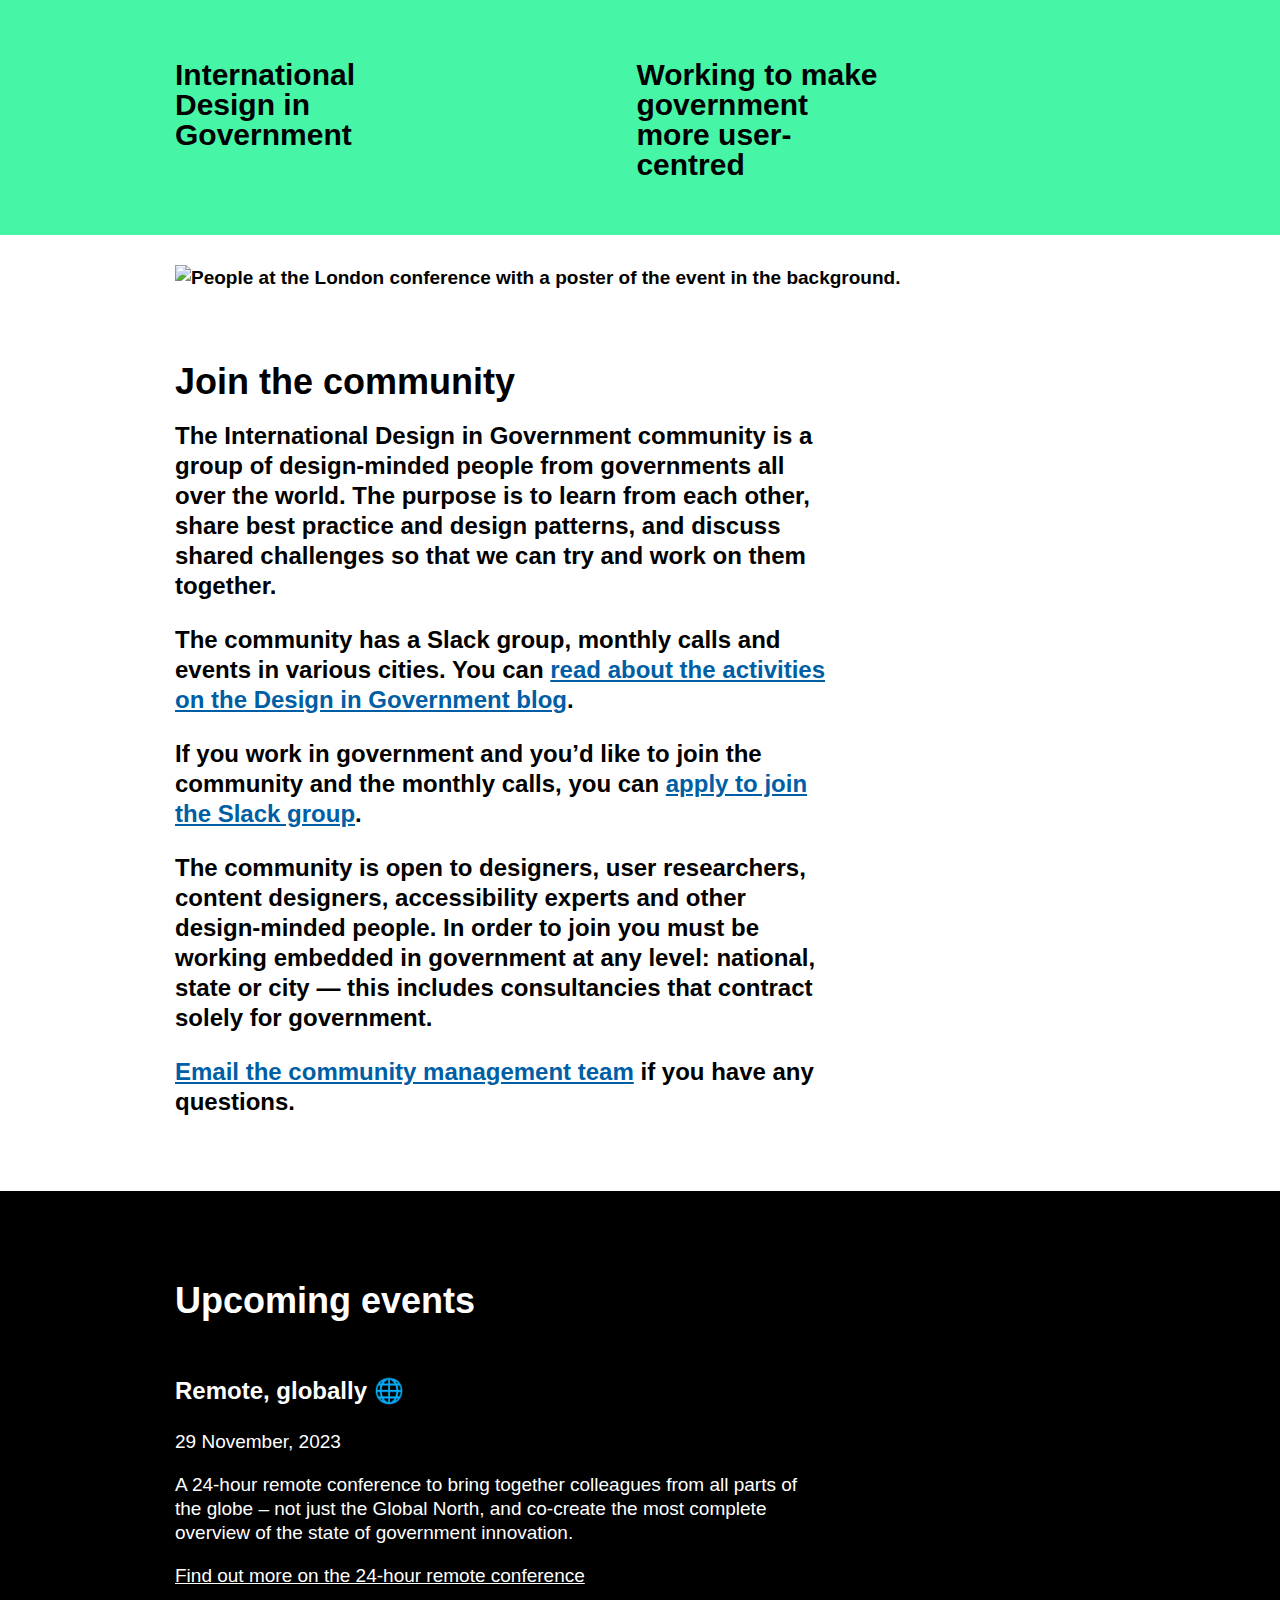
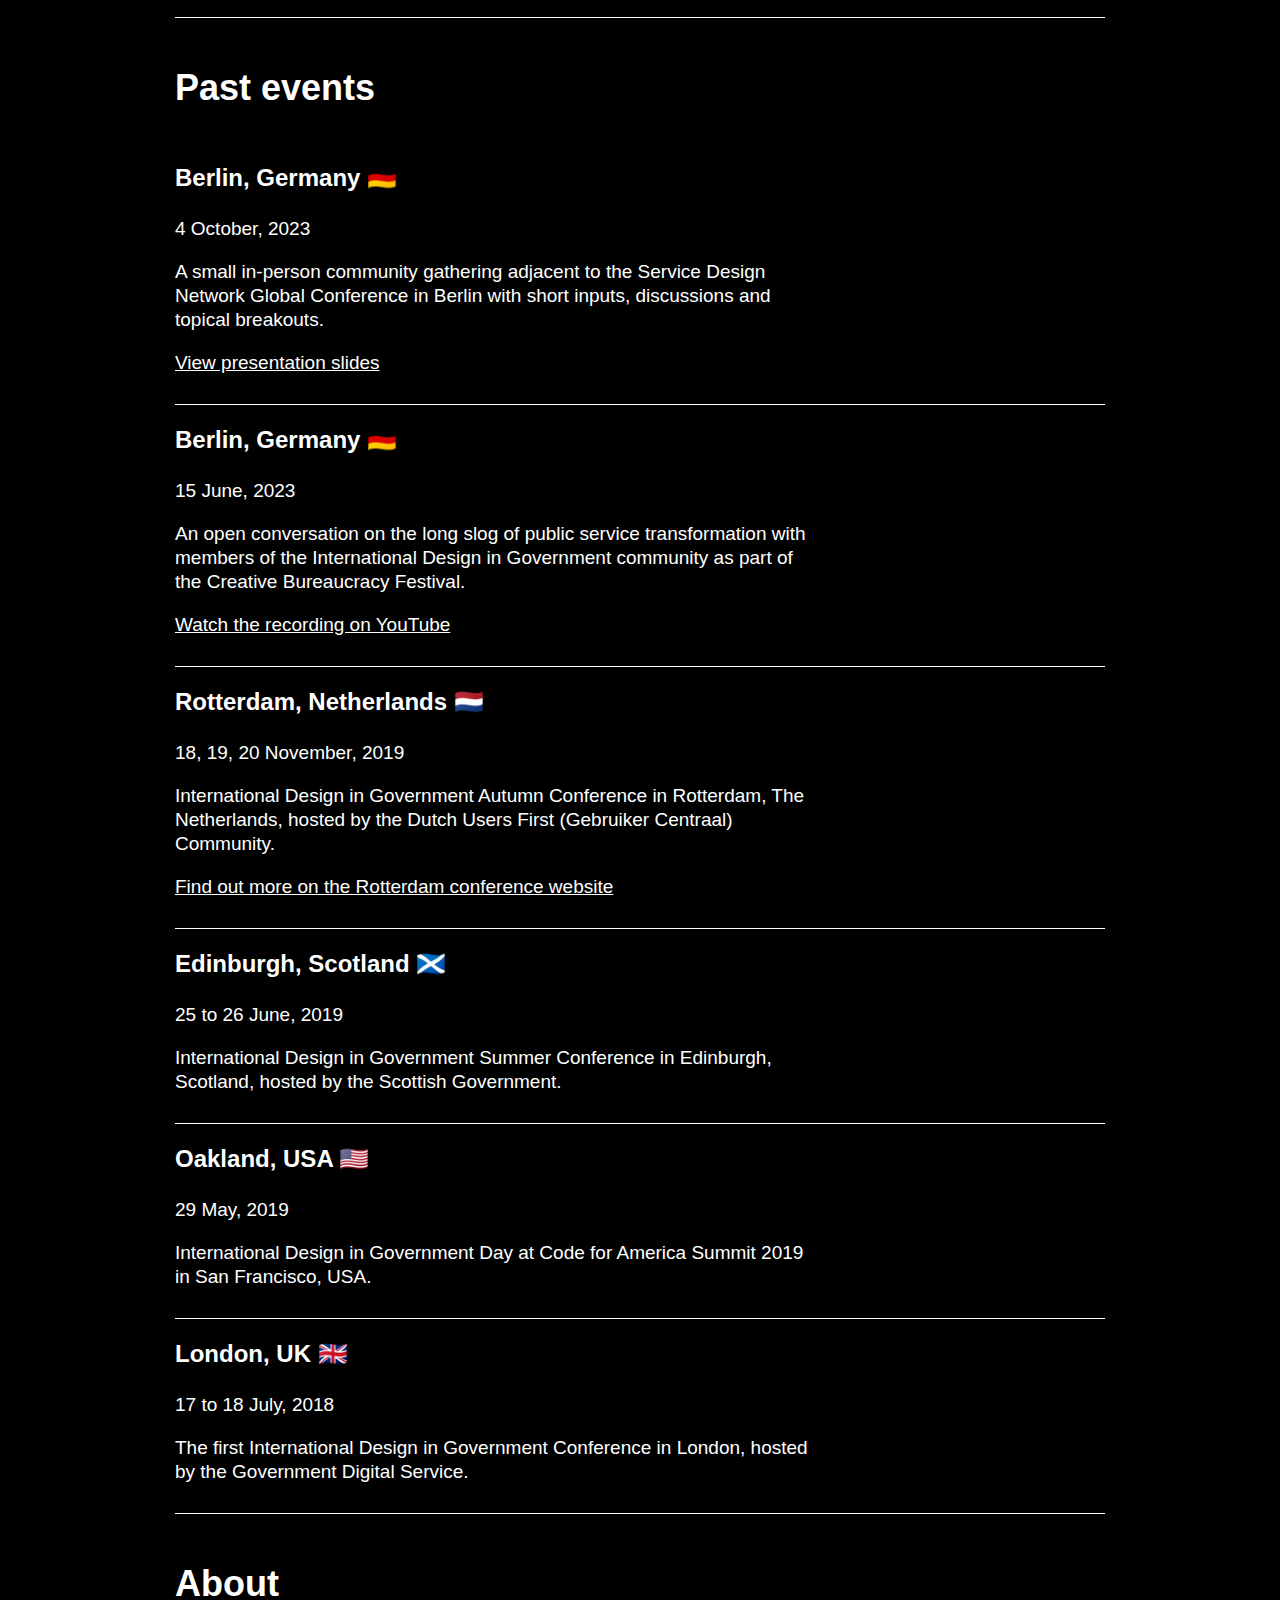
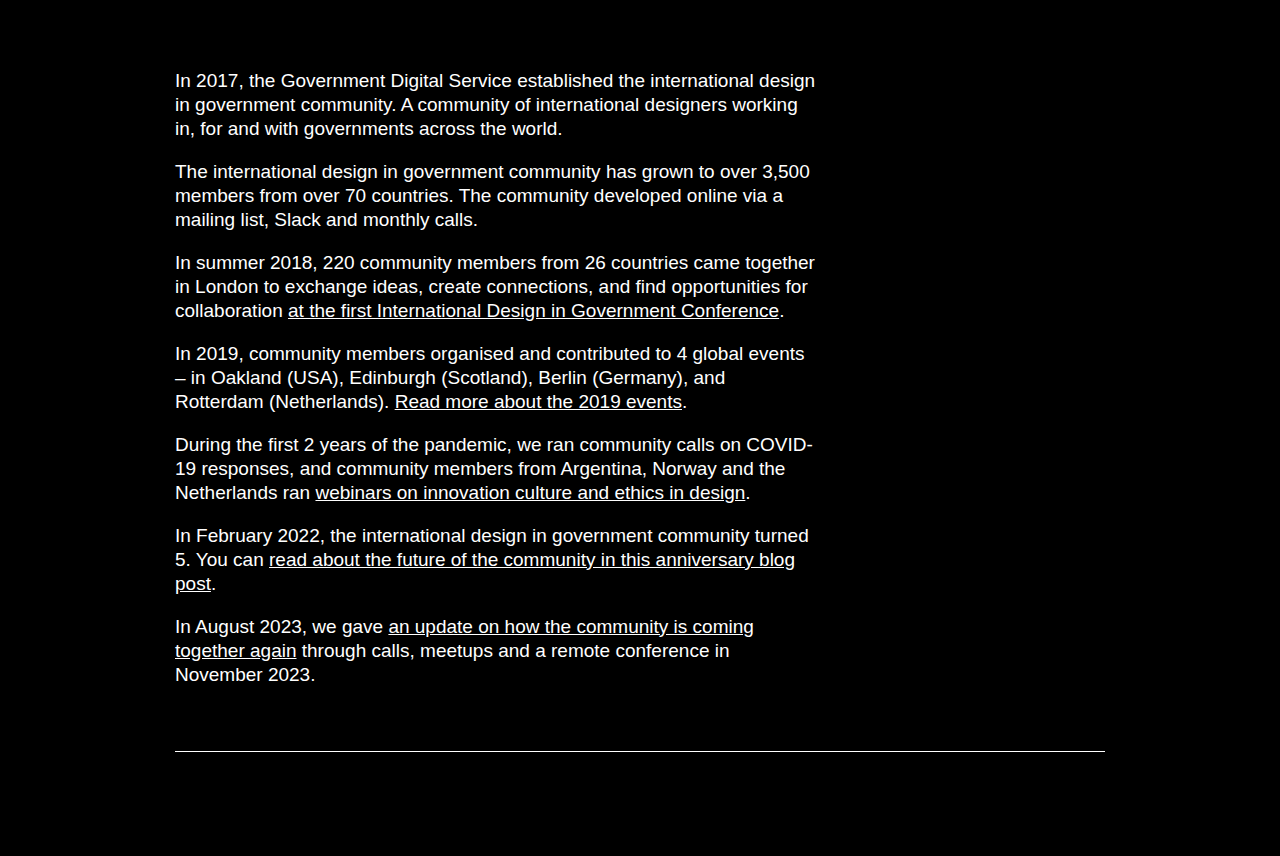
==== commit 8eb38d5f: "Update index.html" ====
--- a/index.html
+++ b/index.html
@@ -66,13 +66,6 @@
 
 				<ul>
 					<li>
-					<h3>Berlin, Germany 🇩🇪</h3>
-					<p>4 October, 2023</p>
-					<p>A small in-person community gathering adjacent to the Service Design Network Global Conference in Berlin with short inputs, discussions and topical breakouts.</p>
-					<p><a href="https://docs.google.com/forms/d/e/1FAIpQLSd_DcG5Qo0qZUN6qBAstCJuFRFOexRiOI7lUzSUim2k39MddQ/viewform">Sign up for the October community gathering</a></p>
-					</li>
-
-					<li>
 					<h3>Remote, globally 🌐</h3>
 					<p>29 November, 2023</p>
 					<p>A 24-hour remote conference to bring together colleagues from all parts of the globe – not just the Global North, and co-create the most complete overview of the state of government innovation.</p>
@@ -83,6 +76,14 @@
 			<h2 style="margin-top: 45px;">Past events</h2>
 
 				<ul>
+
+					<li>
+					<h3>Berlin, Germany 🇩🇪</h3>
+					<p>4 October, 2023</p>
+					<p>A small in-person community gathering adjacent to the Service Design Network Global Conference in Berlin with short inputs, discussions and topical breakouts.</p>
+					<p><a href="https://github.com/digitalservicebund/public_documents/blob/main/design/041023-Intl-Design-in-Gov-Community-gathering.pdf">View presentation slides</a></p>
+					</li>
+
 					<li>
 					<h3>Berlin, Germany 🇩🇪</h3>
 					<p>15 June, 2023</p>
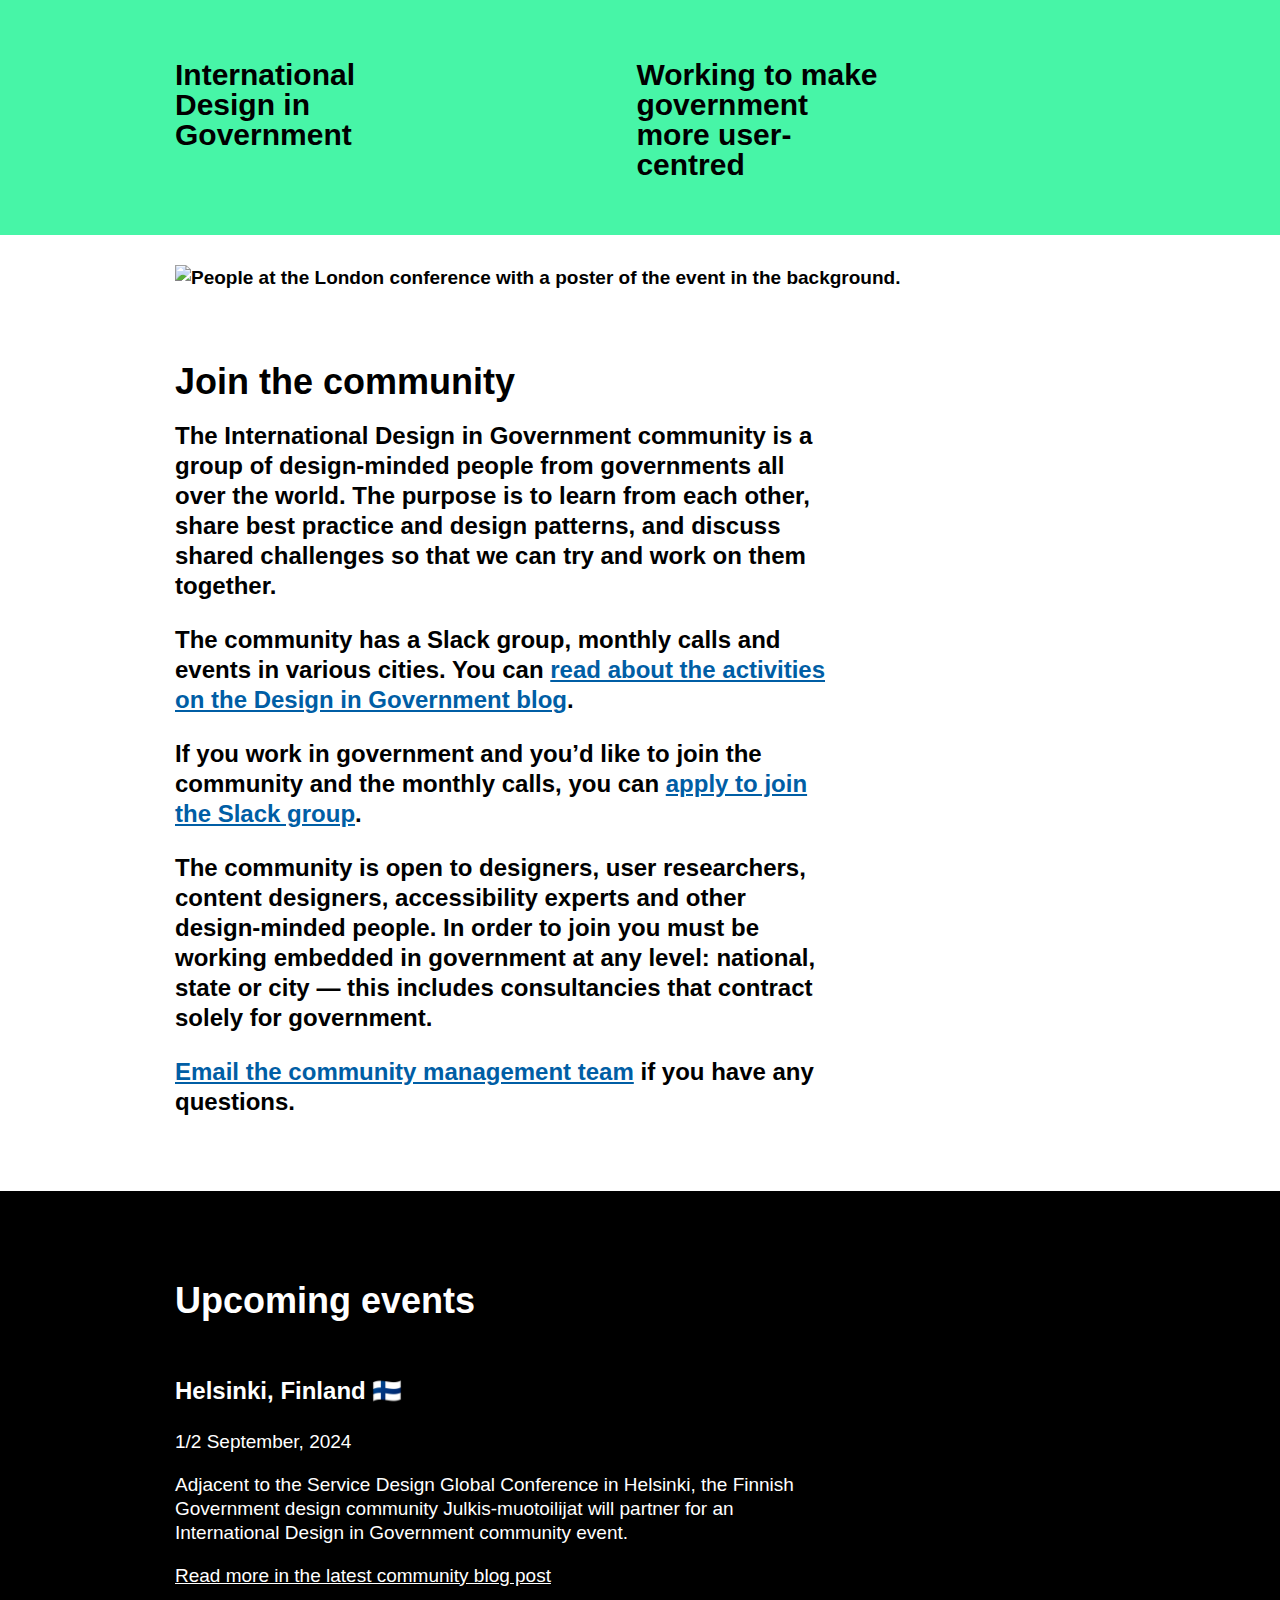
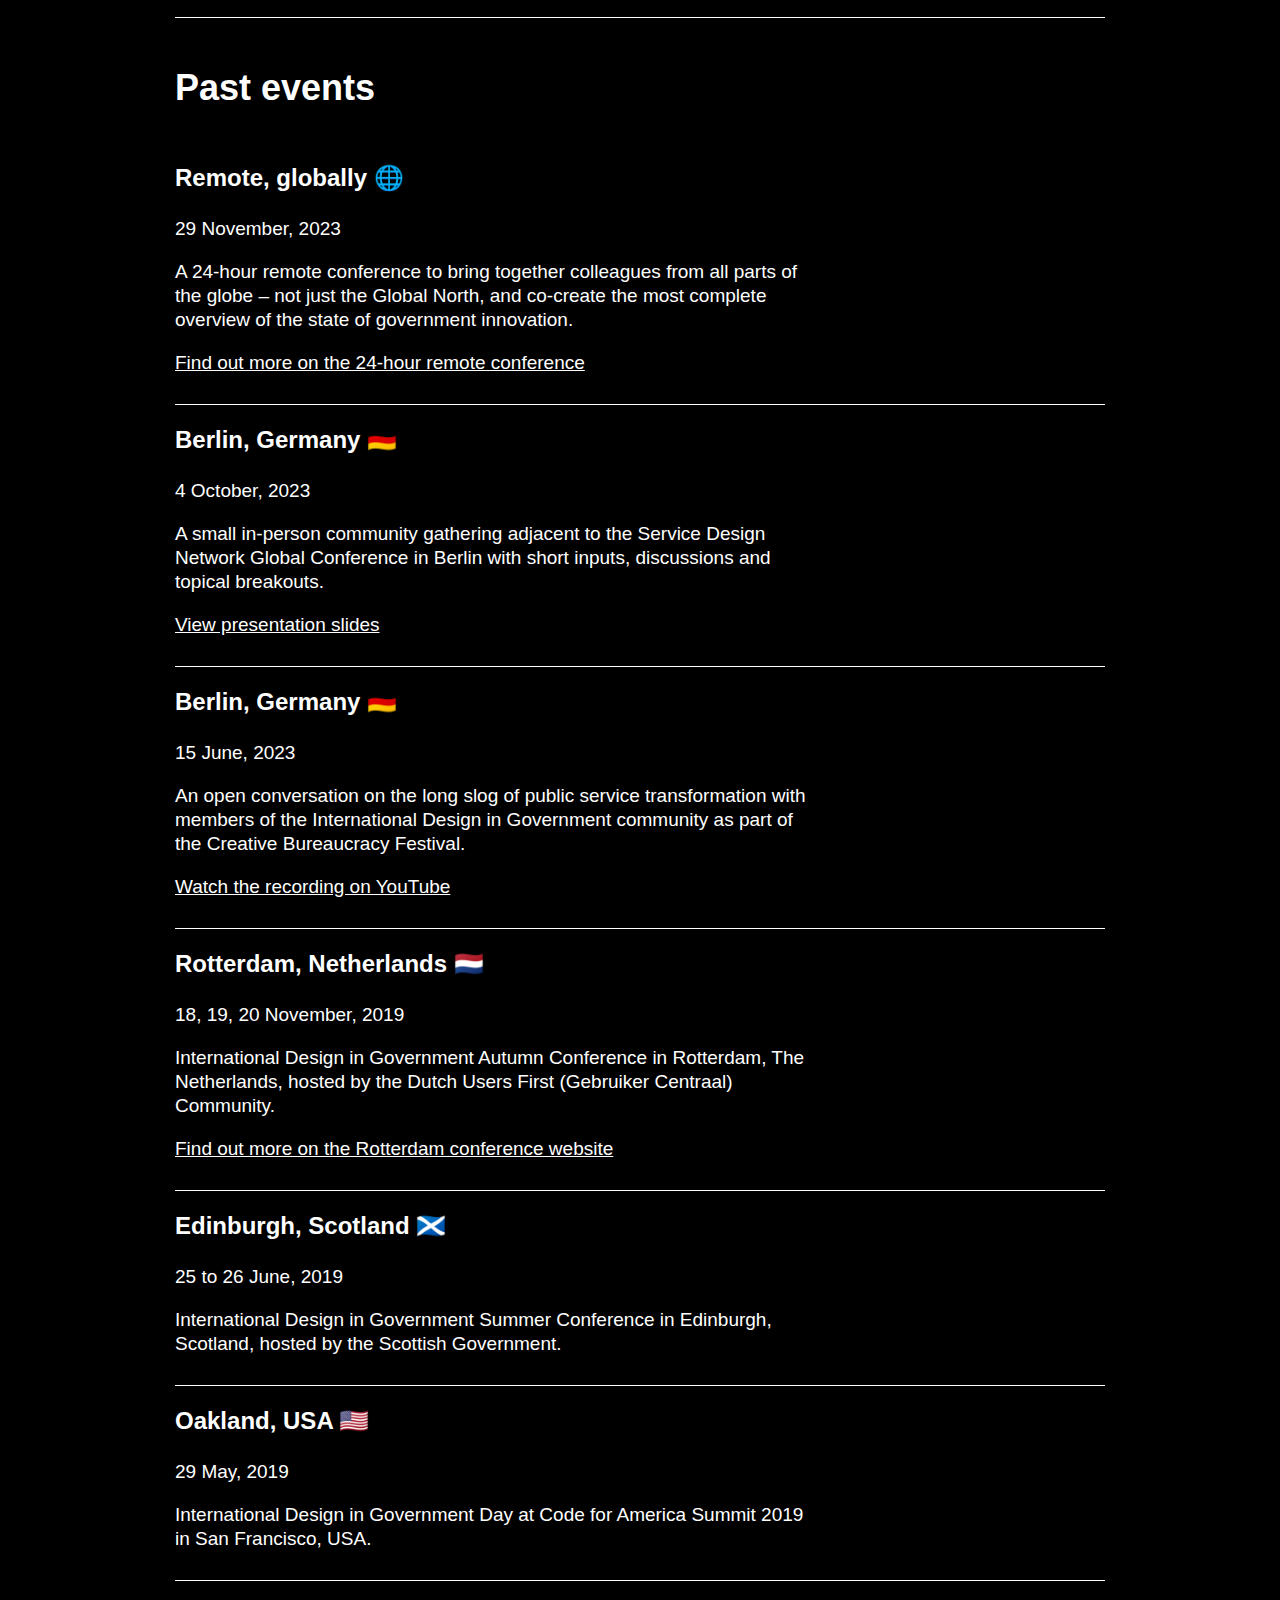
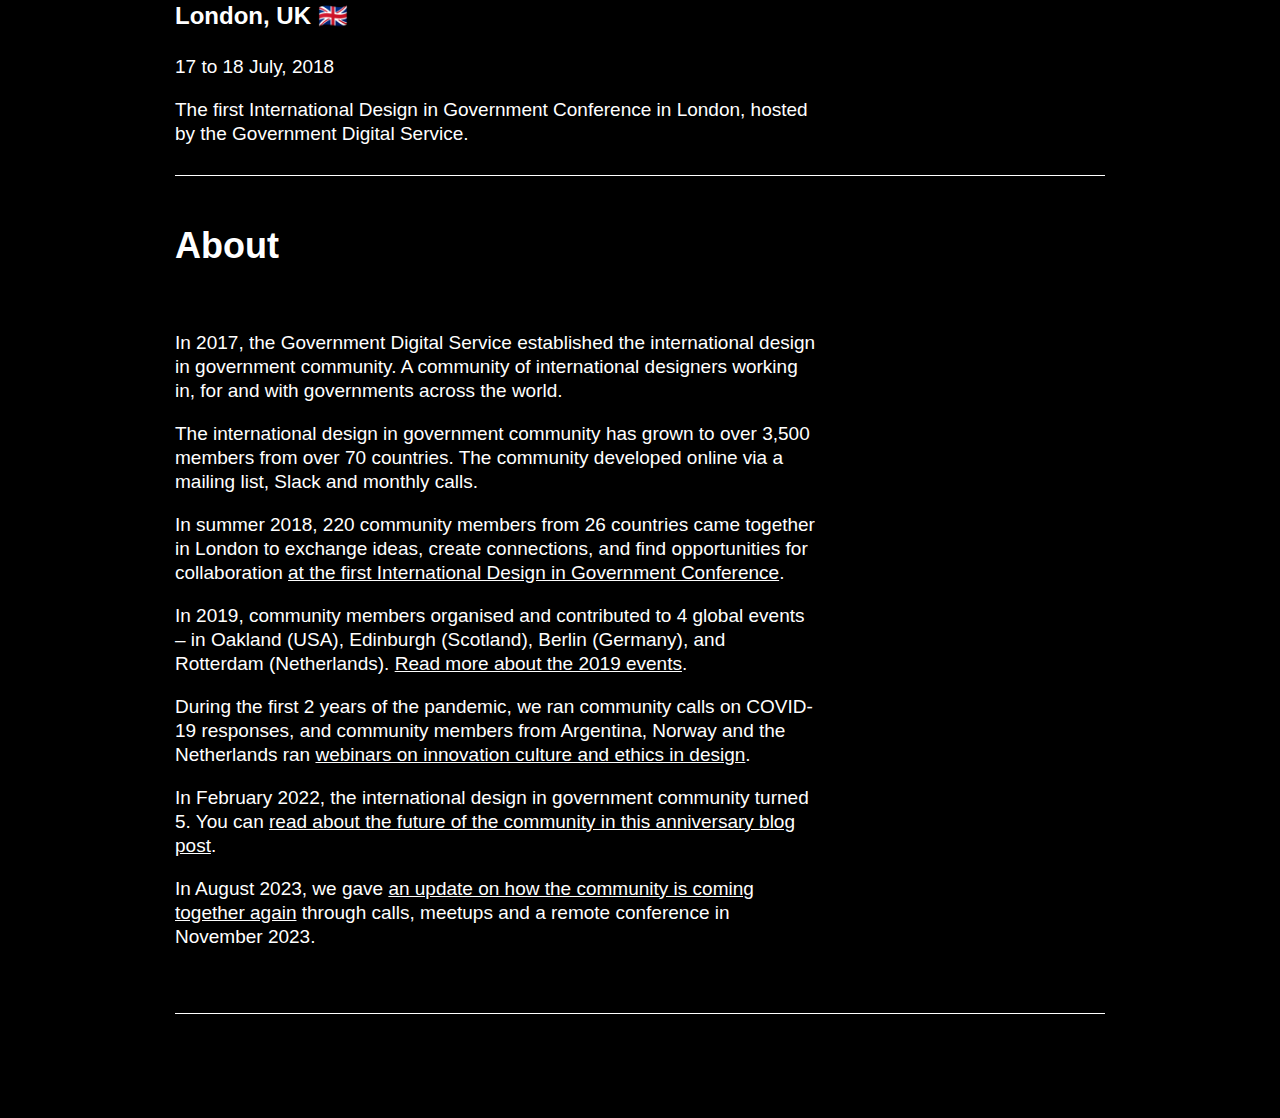
==== commit b2f964be: "Update index.html" ====
--- a/index.html
+++ b/index.html
@@ -66,10 +66,10 @@
 
 				<ul>
 					<li>
-					<h3>Remote, globally 🌐</h3>
-					<p>29 November, 2023</p>
-					<p>A 24-hour remote conference to bring together colleagues from all parts of the globe – not just the Global North, and co-create the most complete overview of the state of government innovation.</p>
-					<p><a href="https://international.gov-design.com/24hours/">Find out more on the 24-hour remote conference</a></p>
+					<h3>Helsinki, Finland 🇫🇮</h3>
+					<p>1/2 September, 2024</p>
+					<p>Adjacent to the Service Design Global Conference in Helsinki, the Finnish Government design community Julkis-muotoilijat will partner for an International Design in Government community event.</p>
+					<p><a href="https://designnotes.blog.gov.uk/2024/01/16/co-creating-the-most-complete-overview-of-international-design-in-government-work/">Read more in the latest community blog post</a></p>
 					</li>
 				</ul>
 				
@@ -77,6 +77,13 @@
 
 				<ul>
 
+					<li>
+					<h3>Remote, globally 🌐</h3>
+					<p>29 November, 2023</p>
+					<p>A 24-hour remote conference to bring together colleagues from all parts of the globe – not just the Global North, and co-create the most complete overview of the state of government innovation.</p>
+					<p><a href="https://international.gov-design.com/24hours/">Find out more on the 24-hour remote conference</a></p>
+					</li>
+					
 					<li>
 					<h3>Berlin, Germany 🇩🇪</h3>
 					<p>4 October, 2023</p>
--- a/css/main.css
+++ b/css/main.css
@@ -268,12 +268,44 @@
 }
 
 
-
 .section-body-blue h2 {
 	color: #fff;
 }
 
-
+ .section-body-purple {
+	background-color: #6B4DC4;
+	margin-top: 0px;
+	color: #6B4DC4;
+	display: block;
+	clear: both;
+	overflow: hidden;
+	padding-bottom: 30px;
+}
+
+.section-body-purple a {
+	color: #fff;
+}
+
+.section-body-purple a:active {
+	background-color: yellow;
+}
+
+.section-body-purple h1 {
+	color: #fff;
+}
+
+.section-body-purple h1 a {
+	text-decoration: none;
+}
+
+.section-body-purple h1 a:hover {
+	color: black;
+}
+
+
+.section-body-purple h2 {
+	color: #fff;
+}
 
 .section-body-green {
 	background-color: #47f5a7;
@@ -418,6 +450,11 @@
 	padding-right: 10px;
 }
 
+.column-one {
+	width: 150px;
+	padding-right: 10px;
+}
+
 .intro-body-copy-2 ul {
 	list-style: none;
 	padding-left: 0px;
@@ -994,4 +1031,21 @@
 }
 
 
-
+.btn {
+  -webkit-border-radius: 2;
+  -moz-border-radius: 2;
+  border-radius: 2px;
+  font-family: Haas Grotesk, Helvetica Neue, Neue Helvetica, Helvetica, sans-serif;
+  color: #6B4DC4 !important;
+  font-size: 20px;
+  background: #ffffff;
+  padding: 10px 20px 10px 20px;
+  margin: 30px 0px 35px 0px !important;
+  border: solid #6B4DC4 2px;
+  text-decoration: none !important;
+}
+
+.btn:hover {
+  background: #e5e1f2;
+  text-decoration: none;
+}
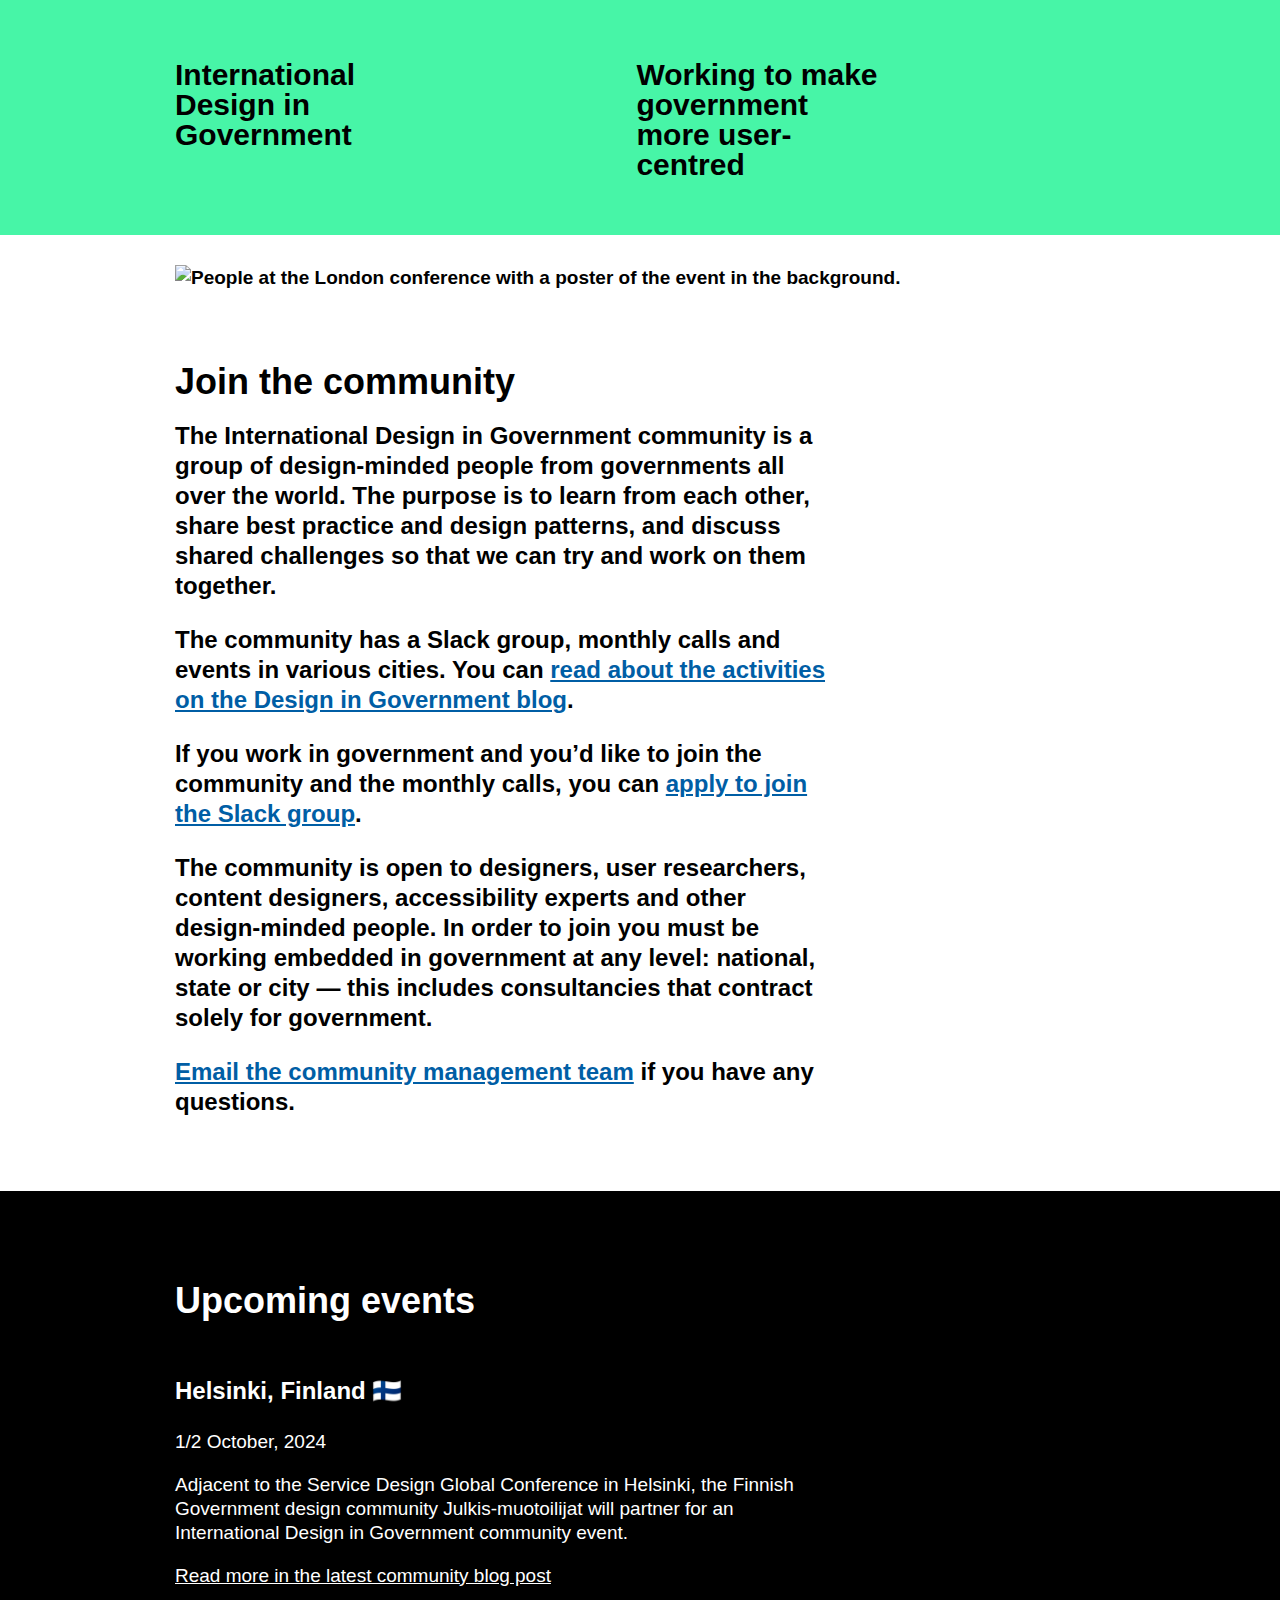
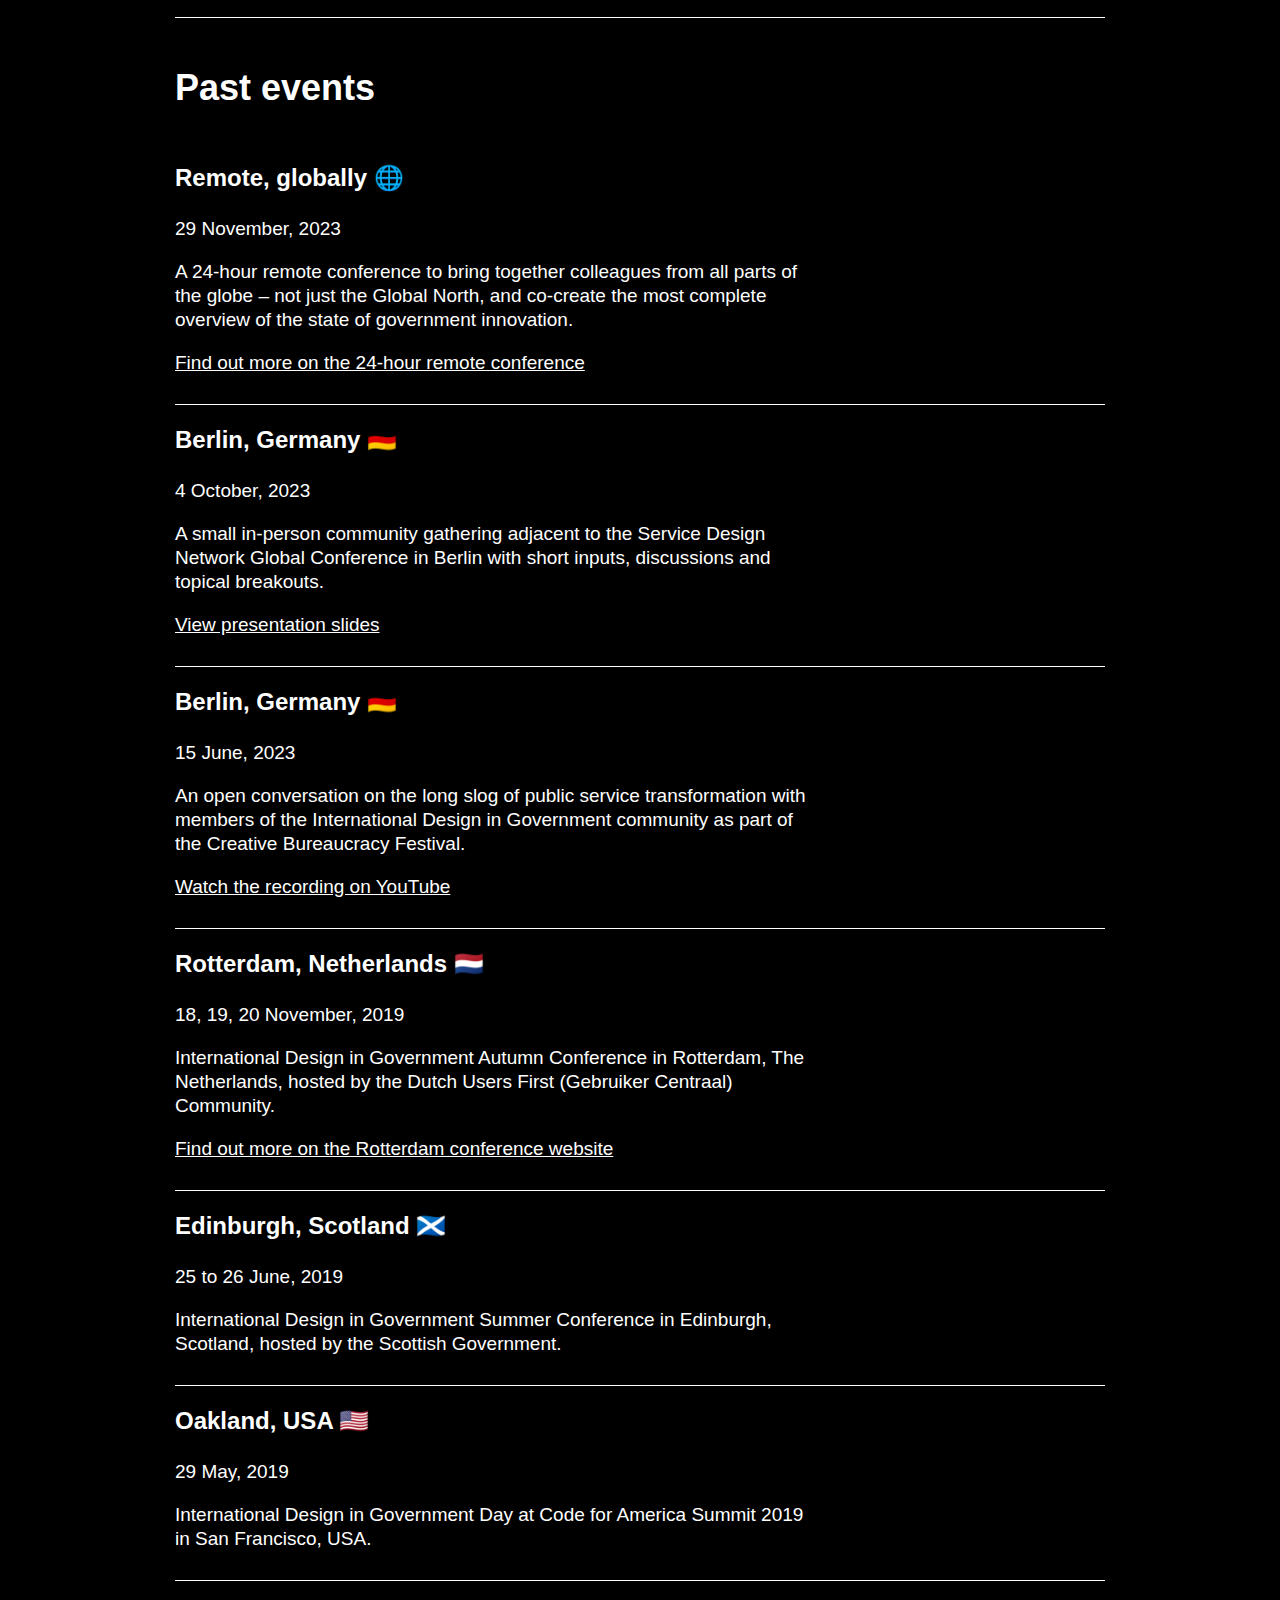
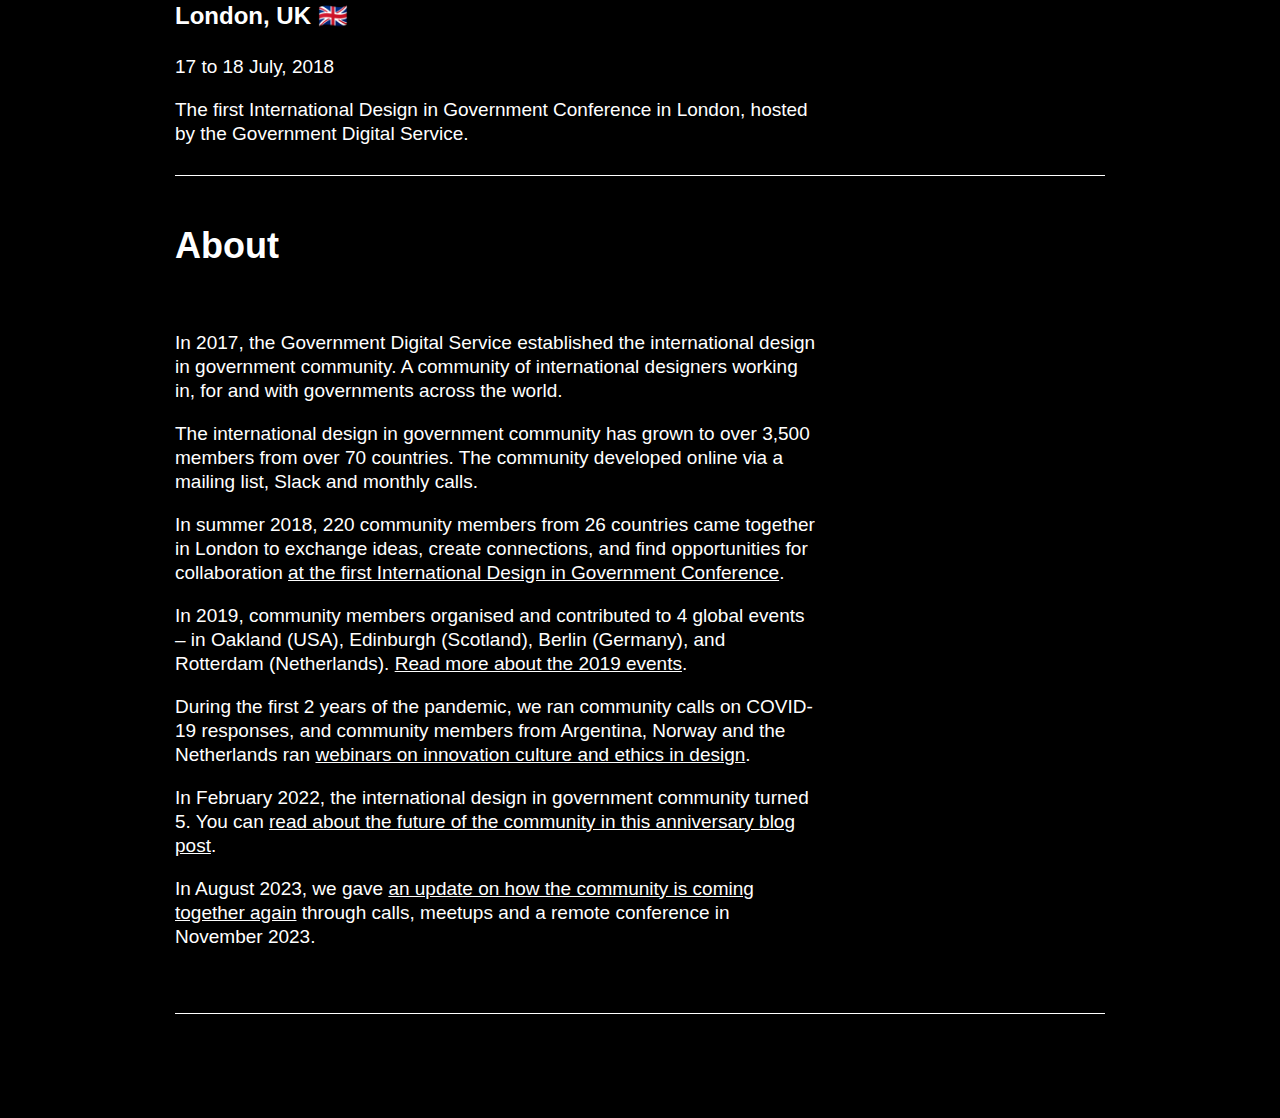
==== commit c9152bb2: "Update index.html" ====
--- a/index.html
+++ b/index.html
@@ -67,7 +67,7 @@
 				<ul>
 					<li>
 					<h3>Helsinki, Finland 🇫🇮</h3>
-					<p>1/2 September, 2024</p>
+					<p>1/2 October, 2024</p>
 					<p>Adjacent to the Service Design Global Conference in Helsinki, the Finnish Government design community Julkis-muotoilijat will partner for an International Design in Government community event.</p>
 					<p><a href="https://designnotes.blog.gov.uk/2024/01/16/co-creating-the-most-complete-overview-of-international-design-in-government-work/">Read more in the latest community blog post</a></p>
 					</li>
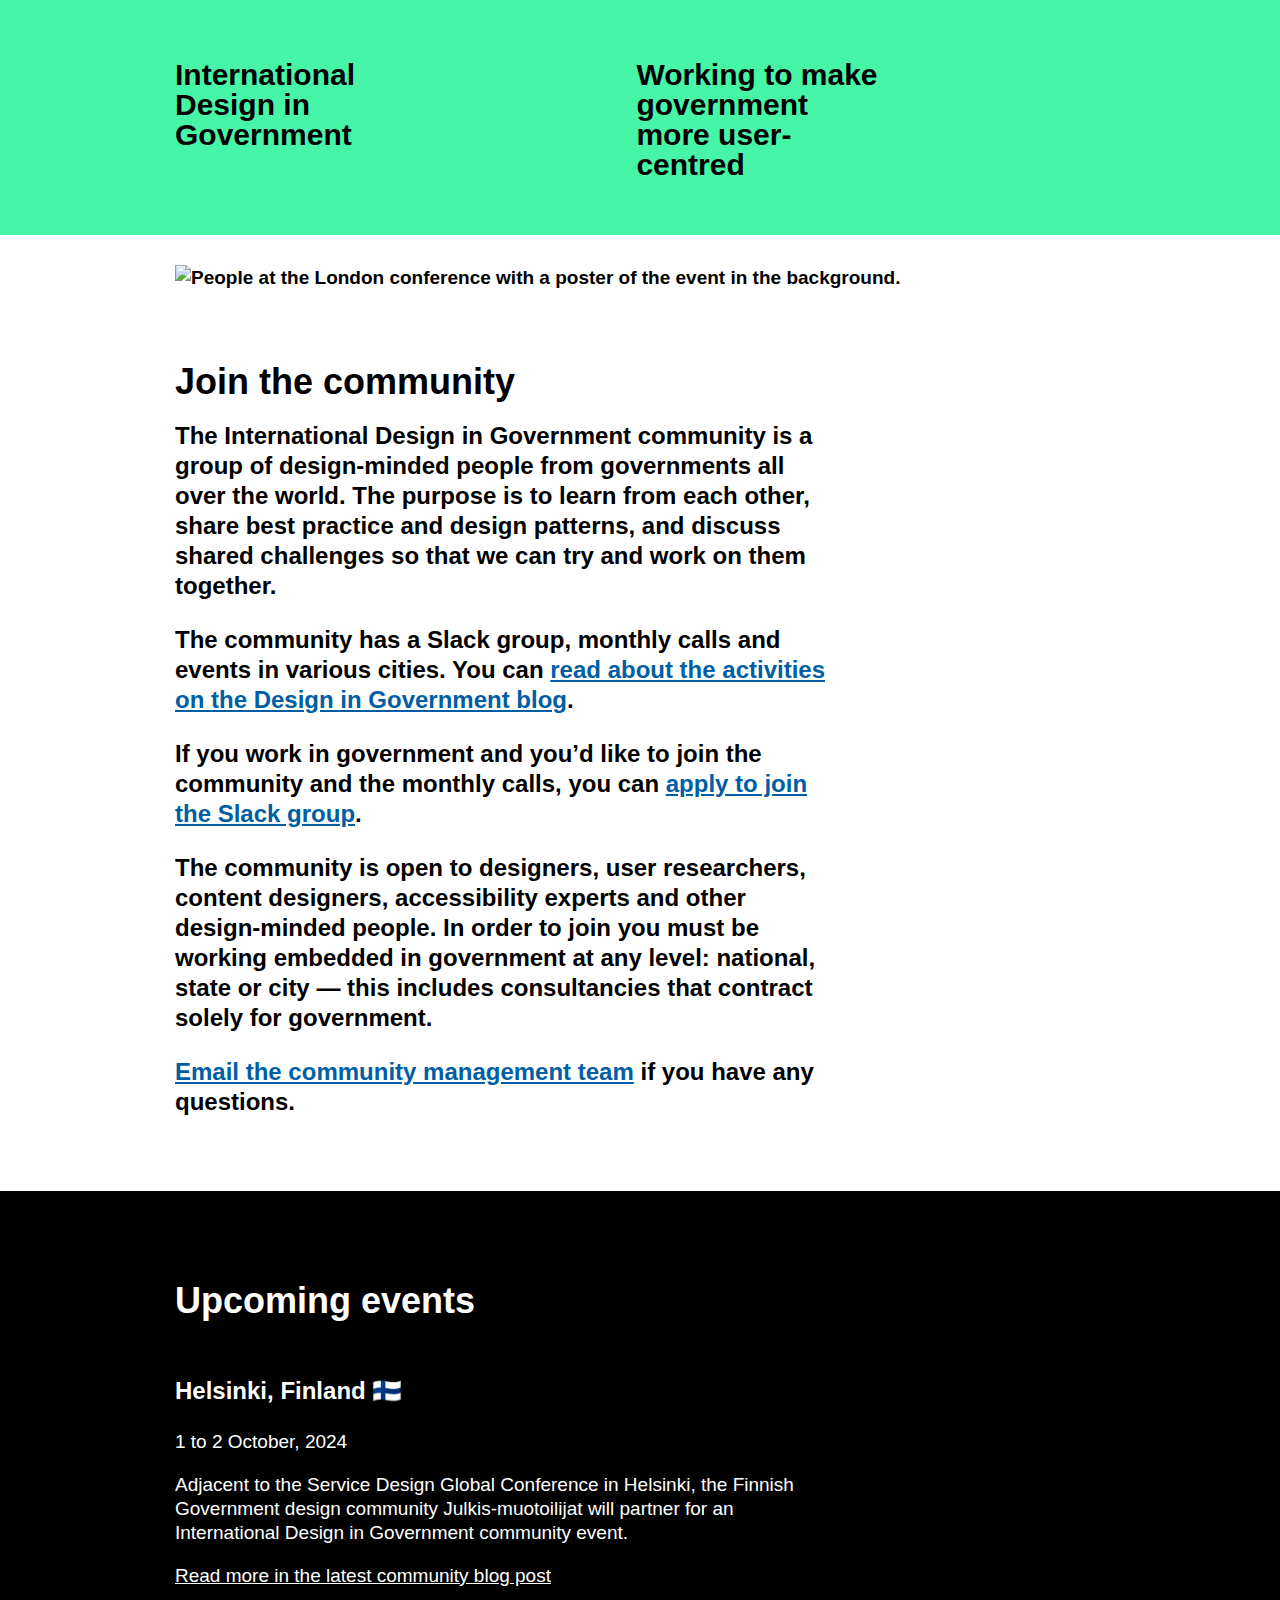
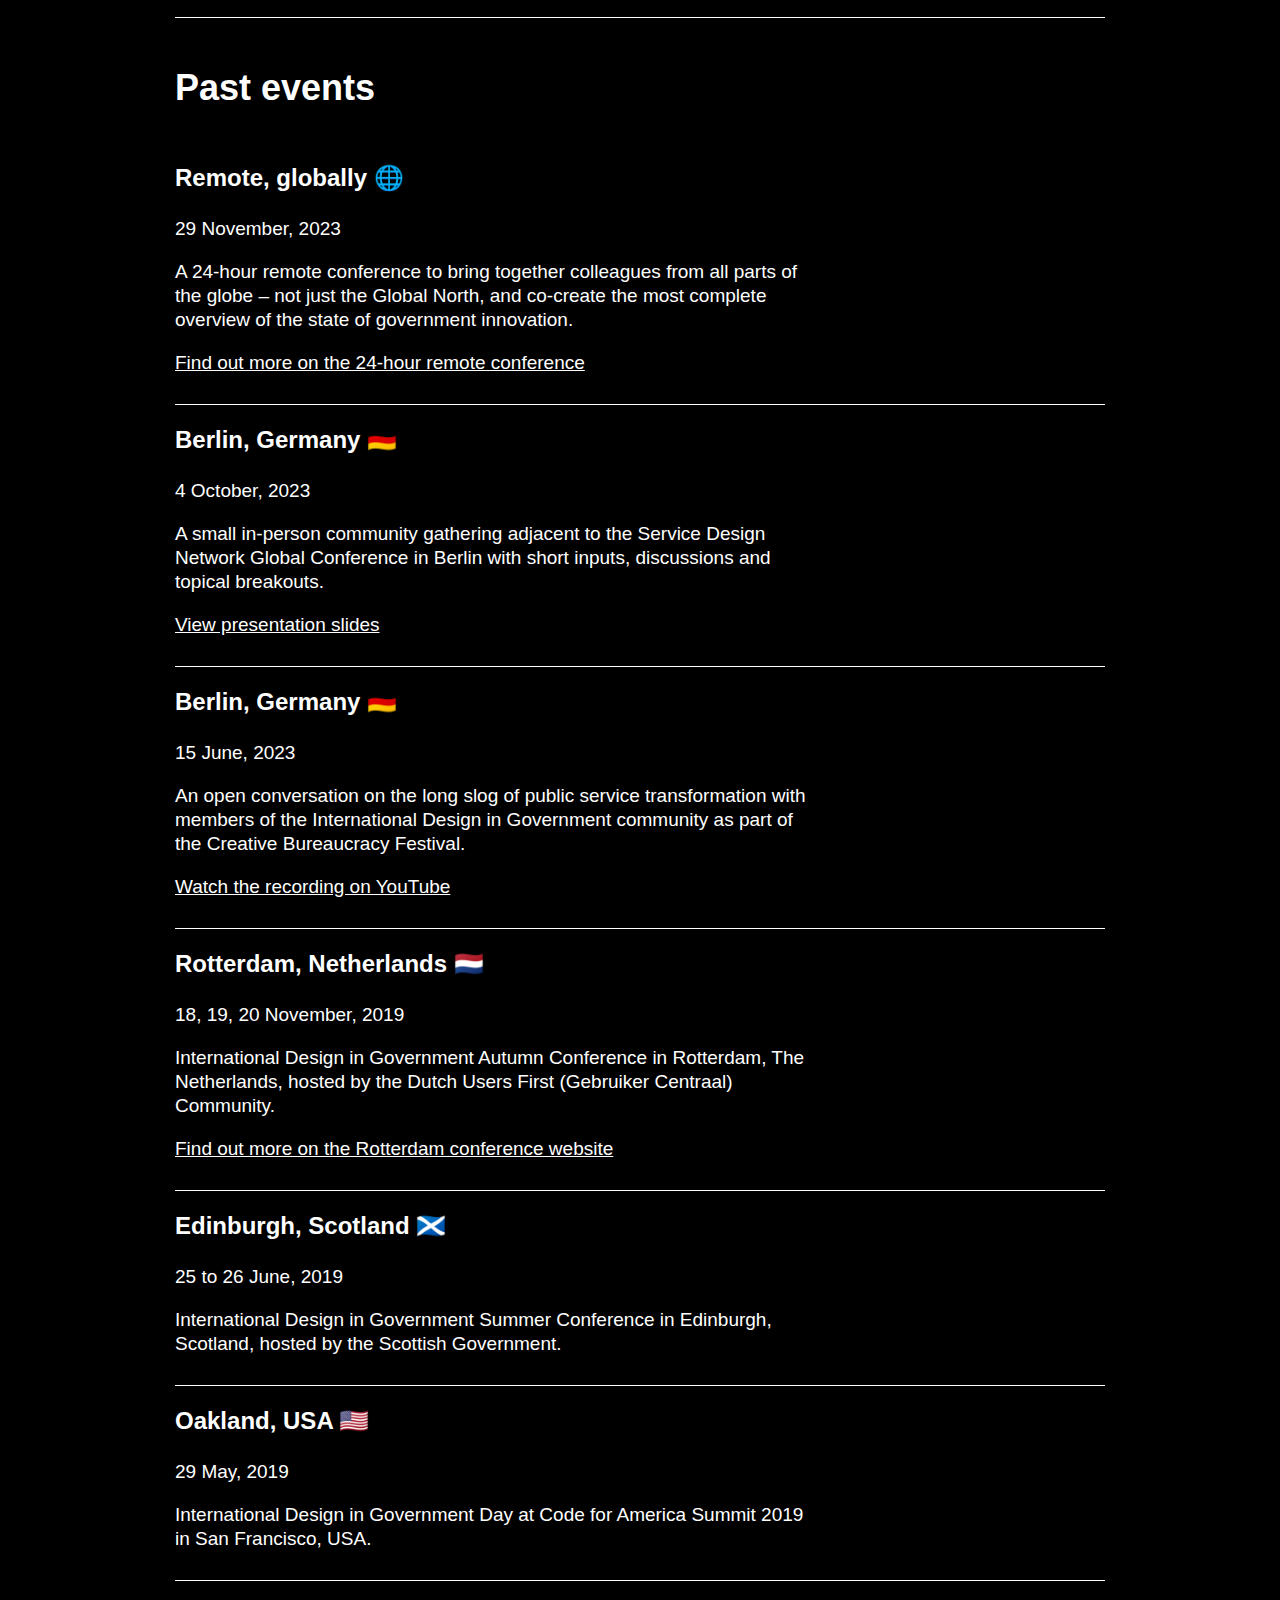
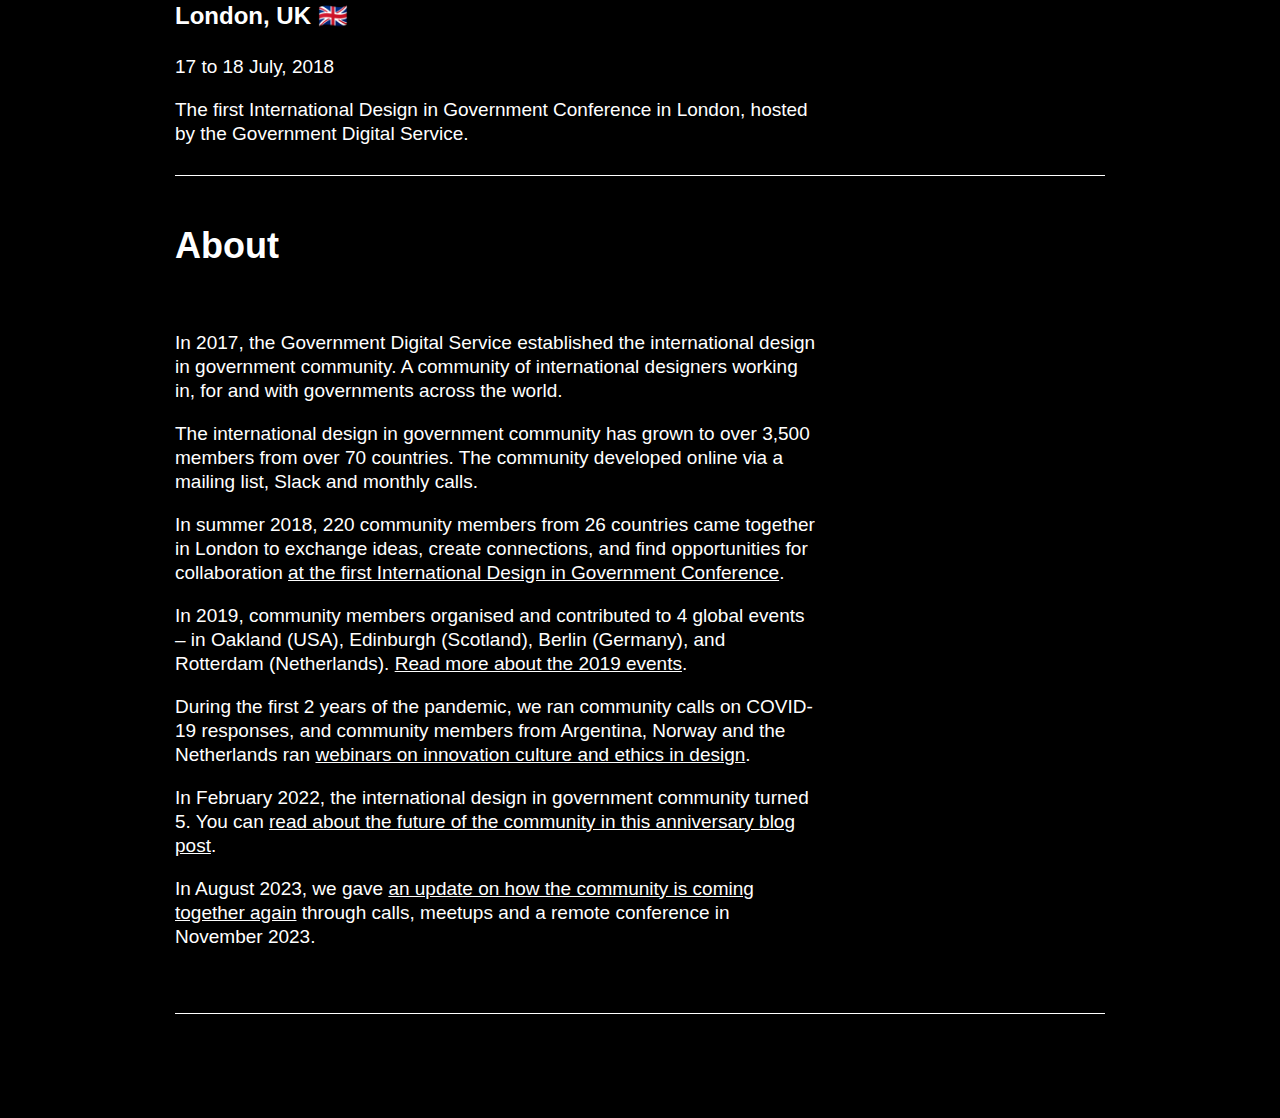
==== commit ef287996: "Update index.html" ====
--- a/index.html
+++ b/index.html
@@ -67,7 +67,7 @@
 				<ul>
 					<li>
 					<h3>Helsinki, Finland 🇫🇮</h3>
-					<p>1/2 October, 2024</p>
+					<p>1 to 2 October, 2024</p>
 					<p>Adjacent to the Service Design Global Conference in Helsinki, the Finnish Government design community Julkis-muotoilijat will partner for an International Design in Government community event.</p>
 					<p><a href="https://designnotes.blog.gov.uk/2024/01/16/co-creating-the-most-complete-overview-of-international-design-in-government-work/">Read more in the latest community blog post</a></p>
 					</li>
--- a/css/main.css
+++ b/css/main.css
@@ -237,6 +237,39 @@
 }
 
 
+
+.section-body-lightblue {
+	background-color: #B4C3FF;
+	margin-top: 0px;
+	color: #0024C7;
+	display: block;
+	clear: both;
+	overflow: hidden;
+	padding-bottom: 30px;
+}
+
+.section-body-lightblue p {
+	color: #0024C7;
+}
+
+.section-body-lightblue  .big-date-helsinki {
+	color: #0024C7;
+	font-size: 72px;
+	line-height: 80px;
+	margin-top: 8px;
+	margin-bottom: 30px;
+	font-family: Dia Black, Helvetica neue, Helvetica, sans-serif;
+}
+
+.section-body-lightblue a {
+	color: #0024C7;
+}
+
+.section-body-lightblue a:active {
+	background-color: yellow;
+}
+
+
 .section-body-blue {
 	background-color: #0d66b0;
 	margin-top: 0px;
@@ -306,6 +339,46 @@
 .section-body-purple h2 {
 	color: #fff;
 }
+
+
+
+ .section-body-finlandblue {
+	background-color: #0024C7;
+	margin-top: 0px;
+	color: #0024C7;
+	display: block;
+	clear: both;
+	overflow: hidden;
+	padding-bottom: 30px;
+}
+
+.section-body-finlandblue a {
+	color: #fff;
+}
+
+.section-body-finlandblue a:active {
+	background-color: yellow;
+}
+
+.section-body-finlandblue h1 {
+	color: #fff;
+}
+
+.section-body-finlandblue h1 a {
+	text-decoration: none;
+}
+
+.section-body-finlandblue h1 a:hover {
+	color: black;
+}
+
+
+.section-body-finlandblue h2 {
+	color: #fff;
+	font-family: Neue Haas, Neue Haas Grotesk, Neue Helvetica, Helvetica Neue, Helvetica, sans-serif;
+}
+
+
 
 .section-body-green {
 	background-color: #47f5a7;
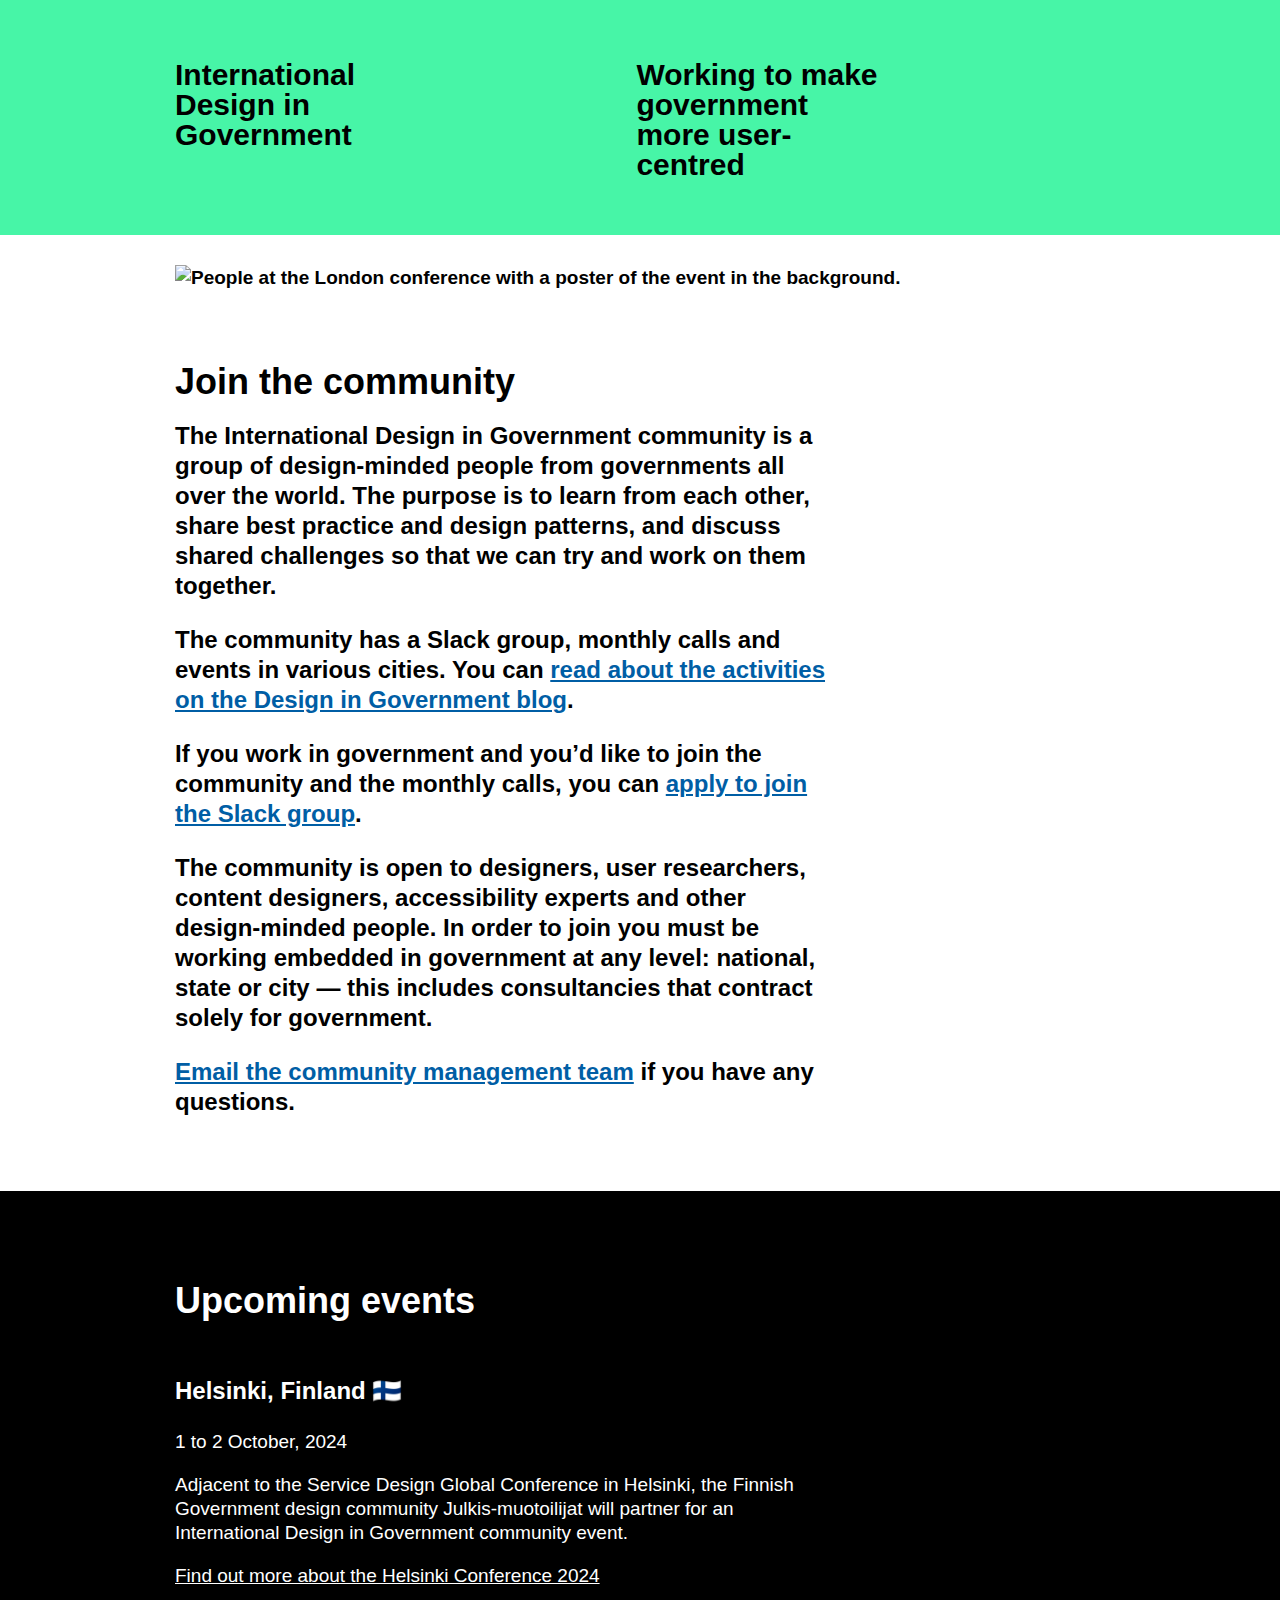
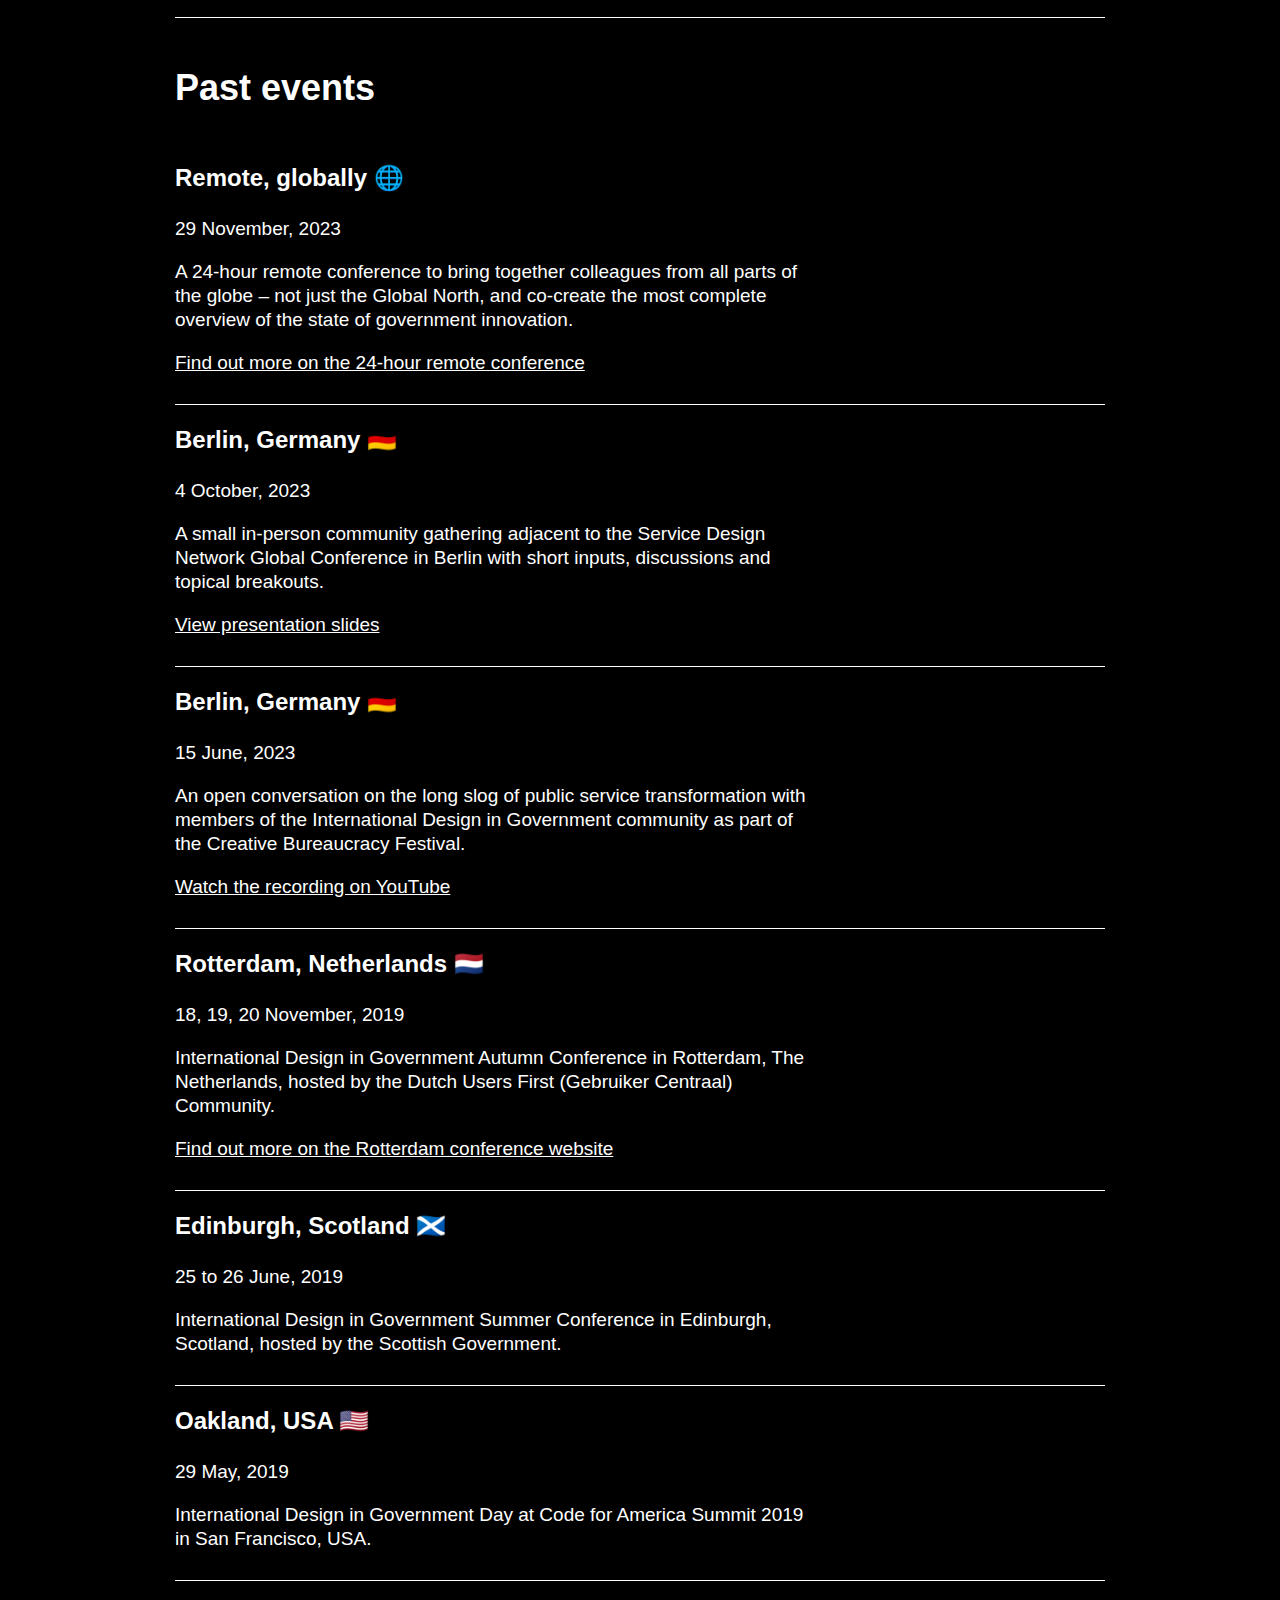
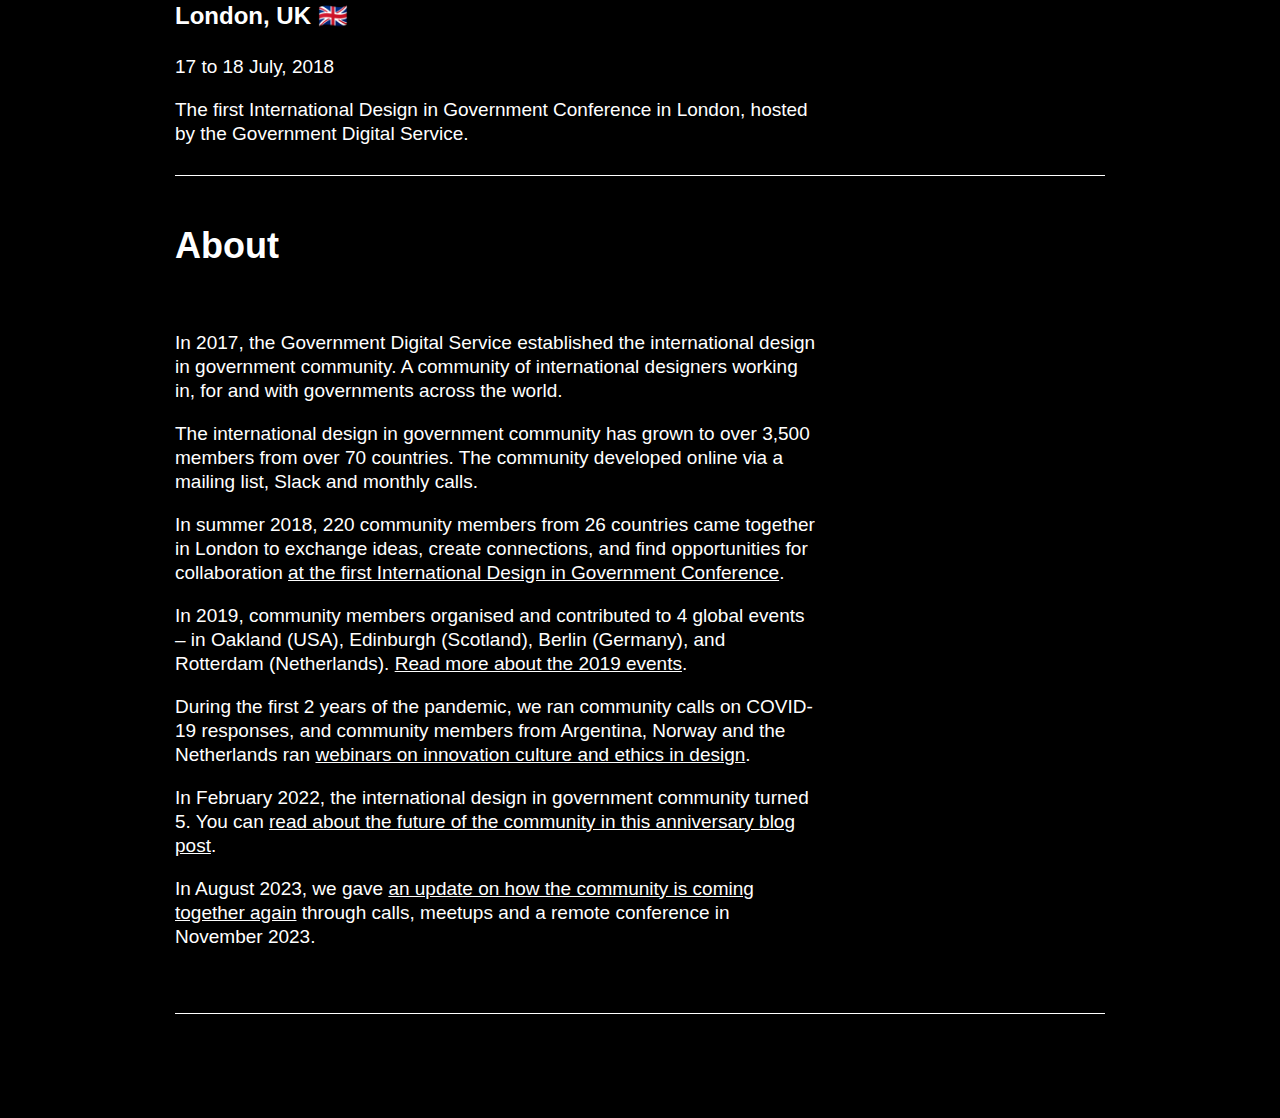
==== commit 5c140c0b: "Update index.html" ====
--- a/index.html
+++ b/index.html
@@ -69,7 +69,7 @@
 					<h3>Helsinki, Finland 🇫🇮</h3>
 					<p>1 to 2 October, 2024</p>
 					<p>Adjacent to the Service Design Global Conference in Helsinki, the Finnish Government design community Julkis-muotoilijat will partner for an International Design in Government community event.</p>
-					<p><a href="https://designnotes.blog.gov.uk/2024/01/16/co-creating-the-most-complete-overview-of-international-design-in-government-work/">Read more in the latest community blog post</a></p>
+					<p><a href="https://international.gov-design.com/helsinki2024">Find out more about the Helsinki Conference 2024</a></p>
 					</li>
 				</ul>
 				
--- a/css/main.css
+++ b/css/main.css
@@ -117,6 +117,19 @@
 	margin-top: 30px;
 }
 
+.section-top-image-3 {
+	max-width: 40%;
+	display: inline-block;
+	margin-left: -5px;
+	padding-top: 10px;
+	float: left;
+}
+
+.section-top-image-3 img {
+	max-width: 100%;
+	z-index: -1;
+	margin-top: 30px;
+}
 
 
 
@@ -255,10 +268,10 @@
 .section-body-lightblue  .big-date-helsinki {
 	color: #0024C7;
 	font-size: 72px;
-	line-height: 80px;
+	line-height: 72px;
 	margin-top: 8px;
 	margin-bottom: 30px;
-	font-family: Dia Black, Helvetica neue, Helvetica, sans-serif;
+	font-family: Dia Black, Helvetica Neue, Helvetica, sans-serif;
 }
 
 .section-body-lightblue a {
@@ -297,7 +310,7 @@
 }
 
 .section-body-blue h1 a:hover {
-	color: black;
+	color: white;
 }
 
 
@@ -352,6 +365,11 @@
 	padding-bottom: 30px;
 }
 
+.section-body-finlandblue p {
+	color: #fff;
+	font-family: Neue Haas, Neue Haas Grotesk, Neue Helvetica, Helvetica Neue, Helvetica, sans-serif;
+}
+
 .section-body-finlandblue a {
 	color: #fff;
 }
@@ -369,7 +387,7 @@
 }
 
 .section-body-finlandblue h1 a:hover {
-	color: black;
+	color: #B4C3FF;
 }
 
 
@@ -783,6 +801,14 @@
 
 .highlight {
   background-color: #47f5a7;
+  display: inline-block;
+  margin-right: 5px;
+  padding-right: 5px;
+  padding-left: 5px;
+}
+
+.highlight-blue {
+  background-color: #B4C3FF;
   display: inline-block;
   margin-right: 5px;
   padding-right: 5px;
@@ -1122,3 +1148,23 @@
   background: #e5e1f2;
   text-decoration: none;
 }
+
+
+.btn-helsinki {
+  -webkit-border-radius: 2;
+  -moz-border-radius: 2;
+  border-radius: 2px;
+  font-family: Haas Grotesk, Helvetica Neue, Neue Helvetica, Helvetica, sans-serif;
+  color: #0024C7 !important;
+  font-size: 20px;
+  background: #ffffff;
+  padding: 10px 20px 10px 20px;
+  margin: 30px 0px 35px 0px !important;
+  border: solid #0024C7 2px;
+  text-decoration: none !important;
+}
+
+.btn-helsinki:hover {
+  background: #B4C3FF;
+  text-decoration: none;
+}
